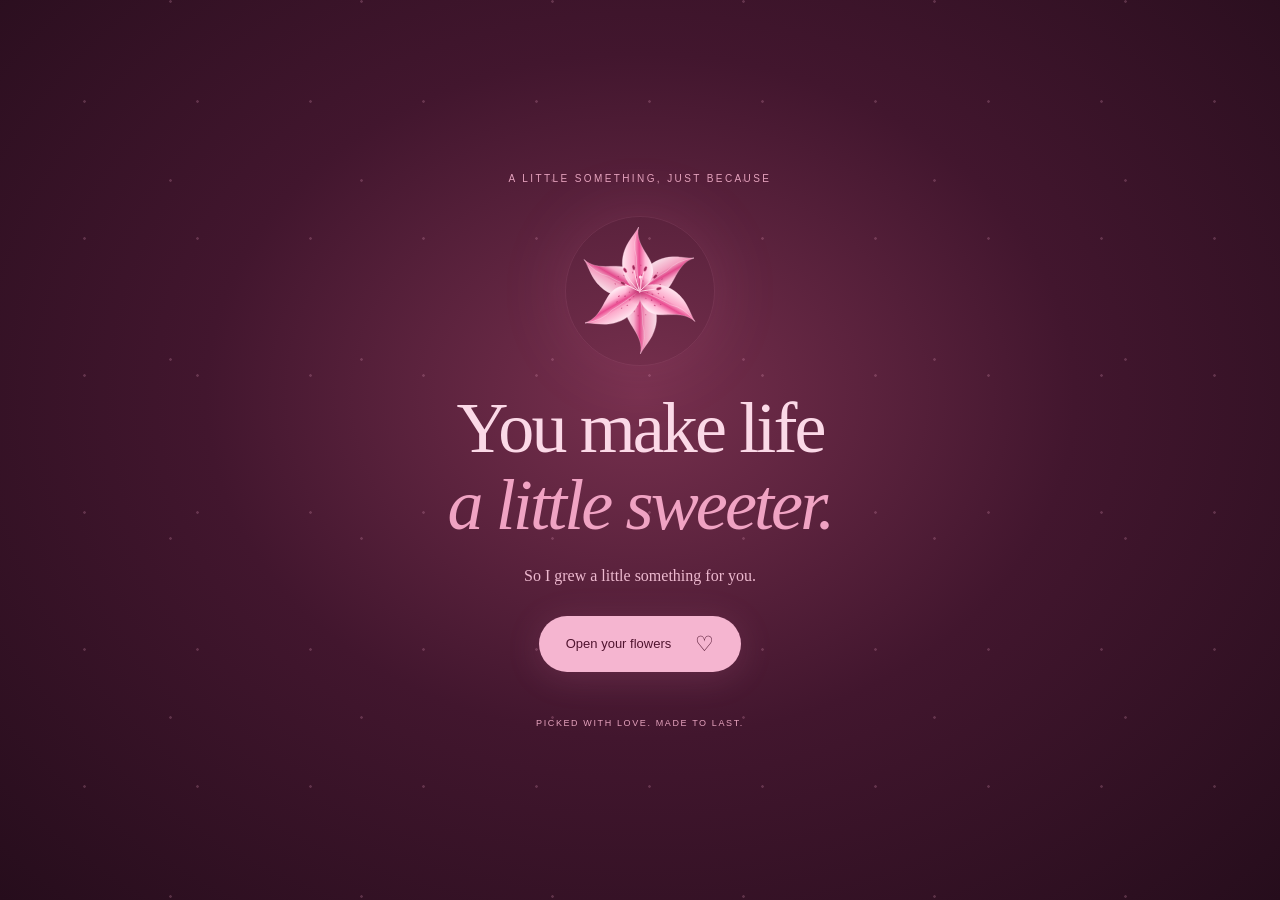
==== index.html @ e23244b7 "Create an all-pink lily garden and gift reveal" ====
<!DOCTYPE html>
<html lang="en">
<head>
  <meta charset="UTF-8">
  <meta name="viewport" content="width=device-width, initial-scale=1.0">
  <meta name="theme-color" content="#351023">
  <meta name="description" content="A little pink garden, grown just for you.">
  <link rel="stylesheet" href="./css/style.css">
  <link rel="icon" href="./img/pink-lily.svg" type="image/svg+xml">
  <title>A little something for you</title>
</head>
<body>
  <main class="gift">
    <p class="eyebrow">A LITTLE SOMETHING, JUST BECAUSE</p>
    <div class="flower-seal" aria-hidden="true"><img src="./img/pink-lily.svg" width="160" height="160" alt=""></div>
    <h1>You make life<br><em>a little sweeter.</em></h1>
    <p class="description">So I grew a little something for you.</p>
    <a class="open-gift" href="./FLORES.html">Open your flowers <span aria-hidden="true">♡</span></a>
    <p class="footnote">PICKED WITH LOVE. MADE TO LAST.</p>
  </main>
</body>
</html>
---- css/style.css ----
:root { color-scheme: dark; font-family: Georgia, 'Times New Roman', serif; color: #fbd9e7; background: #351023; }
* { box-sizing: border-box; }
body { margin: 0; min-height: 100vh; min-height: 100svh; display: grid; place-items: center; background: radial-gradient(ellipse at 50% 44%, #77304e 0%, #42162e 48%, #260d1c 100%); }
body::before { content: ''; position: fixed; inset: 0; pointer-events: none; background-image: radial-gradient(circle, #eea3c4 1px, transparent 1.6px), radial-gradient(circle, #eea3c4 1px, transparent 1.6px); background-size: 113px 137px, 191px 179px; background-position: 28px 33px, 75px 91px; opacity: .22; }
.gift { position: relative; padding: 48px 24px; text-align: center; }
.eyebrow, .footnote { font: 10px/1.5 Arial, sans-serif; letter-spacing: .24em; color: #e5a2bd; }
.flower-seal { margin: 30px auto 24px; width: 150px; height: 150px; border: 1px solid #bc6d902e; border-radius: 50%; display: grid; place-items: center; box-shadow: 0 0 70px #f781b522; }
.flower-seal img { width: 135px; height: 135px; animation: sway 6s ease-in-out infinite alternate; }
h1 { font-size: clamp(42px, 6vw, 72px); font-weight: 400; line-height: 1.07; letter-spacing: -.04em; margin: 0; }
h1 em { color: #f0a3c3; font-weight: 400; }
.description { font-size: 16px; color: #edb9cf; margin: 23px 0 31px; }
.open-gift { display: inline-flex; align-items: center; gap: 24px; padding: 16px 27px; border-radius: 40px; background: #f5b5d0; color: #50142f; text-decoration: none; font: 13px Arial, sans-serif; box-shadow: 0 5px 35px #f68dba26; transition: background .2s, transform .2s; }
.open-gift span { font-size: 21px; }
.open-gift:hover { background: #ffd5e6; transform: translateY(-3px); }
a:focus-visible { outline: 2px solid #ffe5ef; outline-offset: 6px; }
.footnote { margin-top: 45px; font-size: 9px; letter-spacing: .18em; }
@keyframes sway { from { transform: rotate(-7deg); } to { transform: rotate(7deg); } }
@media (prefers-reduced-motion: reduce) { *, *::before, *::after { animation: none !important; transition: none !important; } }
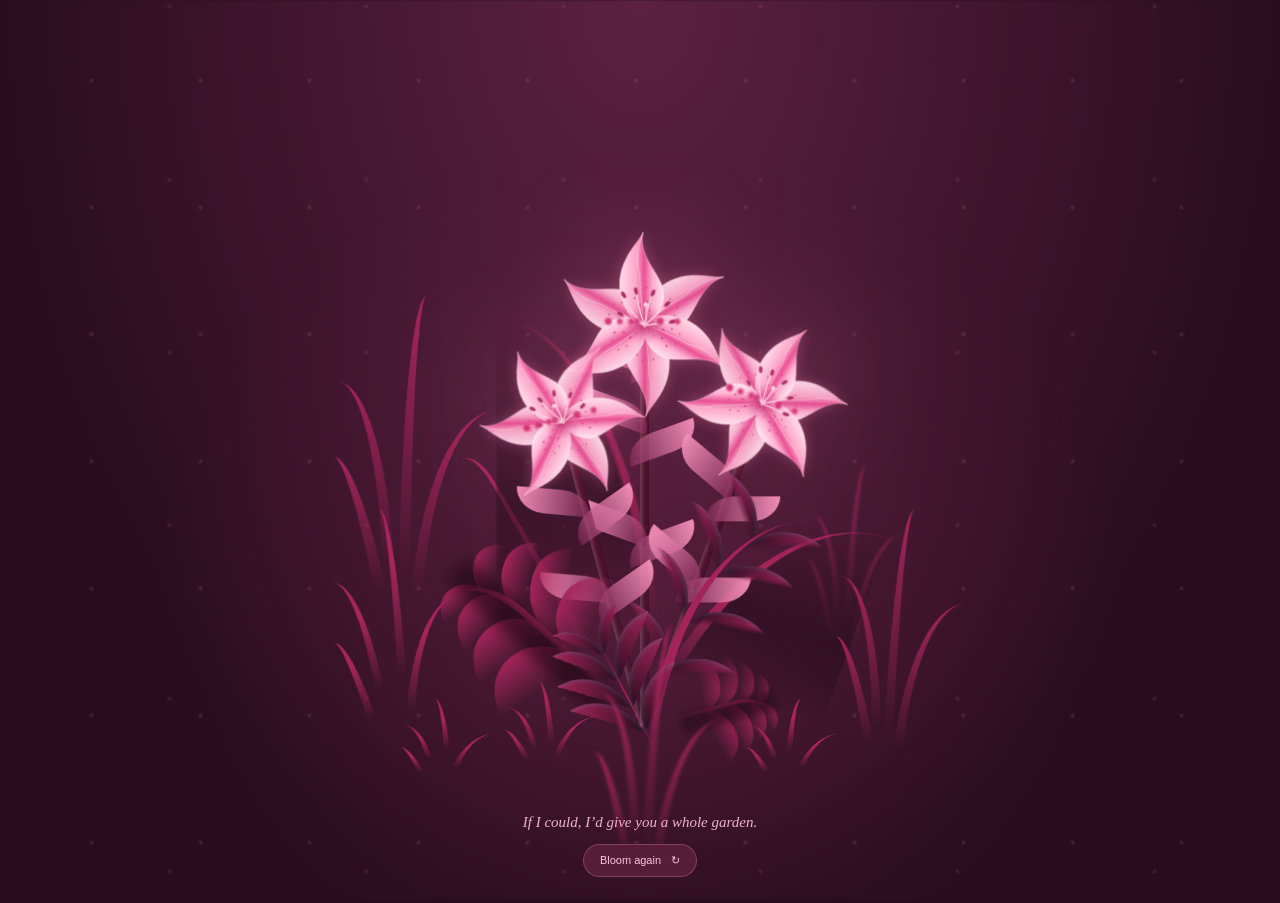
==== commit e80a3388: "Open directly to the lily animation without the top dedication" ====
--- a/index.html
+++ b/index.html
@@ -1,22 +1,320 @@
 <!DOCTYPE html>
 <html lang="en">
-<head>
-  <meta charset="UTF-8">
-  <meta name="viewport" content="width=device-width, initial-scale=1.0">
-  <meta name="theme-color" content="#351023">
-  <meta name="description" content="A little pink garden, grown just for you.">
-  <link rel="stylesheet" href="./css/style.css">
-  <link rel="icon" href="./img/pink-lily.svg" type="image/svg+xml">
-  <title>A little something for you</title>
-</head>
-<body>
-  <main class="gift">
-    <p class="eyebrow">A LITTLE SOMETHING, JUST BECAUSE</p>
-    <div class="flower-seal" aria-hidden="true"><img src="./img/pink-lily.svg" width="160" height="160" alt=""></div>
-    <h1>You make life<br><em>a little sweeter.</em></h1>
-    <p class="description">So I grew a little something for you.</p>
-    <a class="open-gift" href="./FLORES.html">Open your flowers <span aria-hidden="true">♡</span></a>
-    <p class="footnote">PICKED WITH LOVE. MADE TO LAST.</p>
-  </main>
-</body>
+  <head>
+    <meta charset="UTF-8" />
+    <meta http-equiv="X-UA-Compatible" content="IE=edge" />
+    <meta name="viewport" content="width=device-width, initial-scale=1.0" />
+    <link rel="stylesheet" href="./css/main.css" />
+    <link rel="stylesheet" href="./css/lilies.css" />
+    <link rel="icon" href="./img/pink-lily.svg" type="image/svg+xml" />
+    <title>animationsss — Pink lilies</title>
+  </head>
+
+  <body class="container">
+    <div class="night" aria-hidden="true"></div>
+    <main aria-label="Three pink lilies blooming in a sparkling pink garden">
+    <div class="flowers">
+      <div class="flower flower--1">
+        <div class="flower__leafs flower__leafs--1">
+          <img class="lily-bloom" src="./img/pink-lily.svg" alt="" width="300" height="300" />
+
+          <div class="flower__light flower__light--1"></div>
+          <div class="flower__light flower__light--2"></div>
+          <div class="flower__light flower__light--3"></div>
+          <div class="flower__light flower__light--4"></div>
+          <div class="flower__light flower__light--5"></div>
+          <div class="flower__light flower__light--6"></div>
+          <div class="flower__light flower__light--7"></div>
+          <div class="flower__light flower__light--8"></div>
+        </div>
+        <div class="flower__line">
+          <div class="flower__line__leaf flower__line__leaf--1"></div>
+          <div class="flower__line__leaf flower__line__leaf--2"></div>
+          <div class="flower__line__leaf flower__line__leaf--3"></div>
+          <div class="flower__line__leaf flower__line__leaf--4"></div>
+          <div class="flower__line__leaf flower__line__leaf--5"></div>
+          <div class="flower__line__leaf flower__line__leaf--6"></div>
+        </div>
+      </div>
+
+      <div class="flower flower--2">
+        <div class="flower__leafs flower__leafs--2">
+          <img class="lily-bloom" src="./img/pink-lily.svg" alt="" width="300" height="300" />
+
+          <div class="flower__light flower__light--1"></div>
+          <div class="flower__light flower__light--2"></div>
+          <div class="flower__light flower__light--3"></div>
+          <div class="flower__light flower__light--4"></div>
+          <div class="flower__light flower__light--5"></div>
+          <div class="flower__light flower__light--6"></div>
+          <div class="flower__light flower__light--7"></div>
+          <div class="flower__light flower__light--8"></div>
+        </div>
+        <div class="flower__line">
+          <div class="flower__line__leaf flower__line__leaf--1"></div>
+          <div class="flower__line__leaf flower__line__leaf--2"></div>
+          <div class="flower__line__leaf flower__line__leaf--3"></div>
+          <div class="flower__line__leaf flower__line__leaf--4"></div>
+        </div>
+      </div>
+
+      <div class="flower flower--3">
+        <div class="flower__leafs flower__leafs--3">
+          <img class="lily-bloom" src="./img/pink-lily.svg" alt="" width="300" height="300" />
+
+          <div class="flower__light flower__light--1"></div>
+          <div class="flower__light flower__light--2"></div>
+          <div class="flower__light flower__light--3"></div>
+          <div class="flower__light flower__light--4"></div>
+          <div class="flower__light flower__light--5"></div>
+          <div class="flower__light flower__light--6"></div>
+          <div class="flower__light flower__light--7"></div>
+          <div class="flower__light flower__light--8"></div>
+        </div>
+        <div class="flower__line">
+          <div class="flower__line__leaf flower__line__leaf--1"></div>
+          <div class="flower__line__leaf flower__line__leaf--2"></div>
+          <div class="flower__line__leaf flower__line__leaf--3"></div>
+          <div class="flower__line__leaf flower__line__leaf--4"></div>
+        </div>
+      </div>
+
+      <div class="grow-ans" style="--d: 1.2s">
+        <div class="flower__g-long">
+          <div class="flower__g-long__top"></div>
+          <div class="flower__g-long__bottom"></div>
+        </div>
+      </div>
+
+      <div class="growing-grass">
+        <div class="flower__grass flower__grass--1">
+          <div class="flower__grass--top"></div>
+          <div class="flower__grass--bottom"></div>
+          <div class="flower__grass__leaf flower__grass__leaf--1"></div>
+          <div class="flower__grass__leaf flower__grass__leaf--2"></div>
+          <div class="flower__grass__leaf flower__grass__leaf--3"></div>
+          <div class="flower__grass__leaf flower__grass__leaf--4"></div>
+          <div class="flower__grass__leaf flower__grass__leaf--5"></div>
+          <div class="flower__grass__leaf flower__grass__leaf--6"></div>
+          <div class="flower__grass__leaf flower__grass__leaf--7"></div>
+          <div class="flower__grass__leaf flower__grass__leaf--8"></div>
+          <div class="flower__grass__overlay"></div>
+        </div>
+      </div>
+
+      <div class="growing-grass">
+        <div class="flower__grass flower__grass--2">
+          <div class="flower__grass--top"></div>
+          <div class="flower__grass--bottom"></div>
+          <div class="flower__grass__leaf flower__grass__leaf--1"></div>
+          <div class="flower__grass__leaf flower__grass__leaf--2"></div>
+          <div class="flower__grass__leaf flower__grass__leaf--3"></div>
+          <div class="flower__grass__leaf flower__grass__leaf--4"></div>
+          <div class="flower__grass__leaf flower__grass__leaf--5"></div>
+          <div class="flower__grass__leaf flower__grass__leaf--6"></div>
+          <div class="flower__grass__leaf flower__grass__leaf--7"></div>
+          <div class="flower__grass__leaf flower__grass__leaf--8"></div>
+          <div class="flower__grass__overlay"></div>
+        </div>
+      </div>
+
+      <div class="grow-ans" style="--d: 2.4s">
+        <div class="flower__g-right flower__g-right--1">
+          <div class="leaf"></div>
+        </div>
+      </div>
+
+      <div class="grow-ans" style="--d: 2.8s">
+        <div class="flower__g-right flower__g-right--2">
+          <div class="leaf"></div>
+        </div>
+      </div>
+
+      <div class="grow-ans" style="--d: 2.8s">
+        <div class="flower__g-front">
+          <div
+            class="flower__g-front__leaf-wrapper flower__g-front__leaf-wrapper--1"
+          >
+            <div class="flower__g-front__leaf"></div>
+          </div>
+          <div
+            class="flower__g-front__leaf-wrapper flower__g-front__leaf-wrapper--2"
+          >
+            <div class="flower__g-front__leaf"></div>
+          </div>
+          <div
+            class="flower__g-front__leaf-wrapper flower__g-front__leaf-wrapper--3"
+          >
+            <div class="flower__g-front__leaf"></div>
+          </div>
+          <div
+            class="flower__g-front__leaf-wrapper flower__g-front__leaf-wrapper--4"
+          >
+            <div class="flower__g-front__leaf"></div>
+          </div>
+          <div
+            class="flower__g-front__leaf-wrapper flower__g-front__leaf-wrapper--5"
+          >
+            <div class="flower__g-front__leaf"></div>
+          </div>
+          <div
+            class="flower__g-front__leaf-wrapper flower__g-front__leaf-wrapper--6"
+          >
+            <div class="flower__g-front__leaf"></div>
+          </div>
+          <div
+            class="flower__g-front__leaf-wrapper flower__g-front__leaf-wrapper--7"
+          >
+            <div class="flower__g-front__leaf"></div>
+          </div>
+          <div
+            class="flower__g-front__leaf-wrapper flower__g-front__leaf-wrapper--8"
+          >
+            <div class="flower__g-front__leaf"></div>
+          </div>
+          <div class="flower__g-front__line"></div>
+        </div>
+      </div>
+
+      <div class="grow-ans" style="--d: 3.2s">
+        <div class="flower__g-fr">
+          <div class="leaf"></div>
+          <div class="flower__g-fr__leaf flower__g-fr__leaf--1"></div>
+          <div class="flower__g-fr__leaf flower__g-fr__leaf--2"></div>
+          <div class="flower__g-fr__leaf flower__g-fr__leaf--3"></div>
+          <div class="flower__g-fr__leaf flower__g-fr__leaf--4"></div>
+          <div class="flower__g-fr__leaf flower__g-fr__leaf--5"></div>
+          <div class="flower__g-fr__leaf flower__g-fr__leaf--6"></div>
+          <div class="flower__g-fr__leaf flower__g-fr__leaf--7"></div>
+          <div class="flower__g-fr__leaf flower__g-fr__leaf--8"></div>
+        </div>
+      </div>
+
+      <div class="long-g long-g--0">
+        <div class="grow-ans" style="--d: 3s">
+          <div class="leaf leaf--0"></div>
+        </div>
+        <div class="grow-ans" style="--d: 2.2s">
+          <div class="leaf leaf--1"></div>
+        </div>
+        <div class="grow-ans" style="--d: 3.4s">
+          <div class="leaf leaf--2"></div>
+        </div>
+        <div class="grow-ans" style="--d: 3.6s">
+          <div class="leaf leaf--3"></div>
+        </div>
+      </div>
+
+      <div class="long-g long-g--1">
+        <div class="grow-ans" style="--d: 3.6s">
+          <div class="leaf leaf--0"></div>
+        </div>
+        <div class="grow-ans" style="--d: 3.8s">
+          <div class="leaf leaf--1"></div>
+        </div>
+        <div class="grow-ans" style="--d: 4s">
+          <div class="leaf leaf--2"></div>
+        </div>
+        <div class="grow-ans" style="--d: 4.2s">
+          <div class="leaf leaf--3"></div>
+        </div>
+      </div>
+
+      <div class="long-g long-g--2">
+        <div class="grow-ans" style="--d: 4s">
+          <div class="leaf leaf--0"></div>
+        </div>
+        <div class="grow-ans" style="--d: 4.2s">
+          <div class="leaf leaf--1"></div>
+        </div>
+        <div class="grow-ans" style="--d: 4.4s">
+          <div class="leaf leaf--2"></div>
+        </div>
+        <div class="grow-ans" style="--d: 4.6s">
+          <div class="leaf leaf--3"></div>
+        </div>
+      </div>
+
+      <div class="long-g long-g--3">
+        <div class="grow-ans" style="--d: 4s">
+          <div class="leaf leaf--0"></div>
+        </div>
+        <div class="grow-ans" style="--d: 4.2s">
+          <div class="leaf leaf--1"></div>
+        </div>
+        <div class="grow-ans" style="--d: 3s">
+          <div class="leaf leaf--2"></div>
+        </div>
+        <div class="grow-ans" style="--d: 3.6s">
+          <div class="leaf leaf--3"></div>
+        </div>
+      </div>
+
+      <div class="long-g long-g--4">
+        <div class="grow-ans" style="--d: 4s">
+          <div class="leaf leaf--0"></div>
+        </div>
+        <div class="grow-ans" style="--d: 4.2s">
+          <div class="leaf leaf--1"></div>
+        </div>
+        <div class="grow-ans" style="--d: 3s">
+          <div class="leaf leaf--2"></div>
+        </div>
+        <div class="grow-ans" style="--d: 3.6s">
+          <div class="leaf leaf--3"></div>
+        </div>
+      </div>
+
+      <div class="long-g long-g--5">
+        <div class="grow-ans" style="--d: 4s">
+          <div class="leaf leaf--0"></div>
+        </div>
+        <div class="grow-ans" style="--d: 4.2s">
+          <div class="leaf leaf--1"></div>
+        </div>
+        <div class="grow-ans" style="--d: 3s">
+          <div class="leaf leaf--2"></div>
+        </div>
+        <div class="grow-ans" style="--d: 3.6s">
+          <div class="leaf leaf--3"></div>
+        </div>
+      </div>
+
+      <div class="long-g long-g--6">
+        <div class="grow-ans" style="--d: 4.2s">
+          <div class="leaf leaf--0"></div>
+        </div>
+        <div class="grow-ans" style="--d: 4.4s">
+          <div class="leaf leaf--1"></div>
+        </div>
+        <div class="grow-ans" style="--d: 4.6s">
+          <div class="leaf leaf--2"></div>
+        </div>
+        <div class="grow-ans" style="--d: 4.8s">
+          <div class="leaf leaf--3"></div>
+        </div>
+      </div>
+
+      <div class="long-g long-g--7">
+        <div class="grow-ans" style="--d: 3s">
+          <div class="leaf leaf--0"></div>
+        </div>
+        <div class="grow-ans" style="--d: 3.2s">
+          <div class="leaf leaf--1"></div>
+        </div>
+        <div class="grow-ans" style="--d: 3.5s">
+          <div class="leaf leaf--2"></div>
+        </div>
+        <div class="grow-ans" style="--d: 3.6s">
+          <div class="leaf leaf--3"></div>
+        </div>
+      </div>
+    </div>
+    </main>
+    <footer class="flower-footer"><p>If I could, I’d give you a whole garden.</p><button type="button" id="replay">Bloom again <span aria-hidden="true">↻</span></button></footer>
+    <script src="./js/main.js"></script>
+
+
+
+  </body>
 </html>
--- a/css/main.css
+++ b/css/main.css
@@ -0,0 +1,1350 @@
+*,
+*::after,
+*::before {
+  padding: 0;
+  margin: 0;
+  box-sizing: border-box;
+}
+
+:root {
+  --dark-color: hsl(335, 64%, 7%);
+}
+
+body {
+  display: flex;
+  align-items: flex-end;
+  justify-content: center;
+  min-height: 100vh;
+  background-color: var(--dark-color);
+  overflow: hidden;
+  perspective: 1000px;
+}
+
+.night {
+  position: fixed;
+  left: 50%;
+  top: 0;
+  transform: translateX(-50%);
+  width: 100%;
+  height: 100%;
+  filter: blur(0.1vmin);
+  background-image: radial-gradient(ellipse at top, transparent 0%, var(--dark-color)),
+  radial-gradient(ellipse at bottom, var(--dark-color), hsla(335, 64%, 76%, 0.2)),
+  repeating-linear-gradient(220deg, hsl(335, 64%, 7%) 0px, hsl(335, 64%, 7%) 19px, transparent 19px,
+  transparent 22px), repeating-linear-gradient(189deg, hsl(335, 64%, 7%) 0px, hsl(335, 64%, 7%) 19px,
+  transparent 19px, transparent 22px), repeating-linear-gradient(148deg, hsl(335, 64%, 7%) 0px,
+  hsl(335, 64%, 7%) 19px, transparent 19px, transparent 22px), linear-gradient(90deg, hsl(335, 64%, 51%),
+  hsl(335, 64%, 90%));
+}
+
+.flowers {
+  position: relative;
+  transform: scale(0.9);
+}
+
+.flower {
+  position: absolute;
+  bottom: 10vmin;
+  transform-origin: bottom center;
+  z-index: 10;
+  --fl-speed: 0.8s;
+}
+.flower--1 {
+  -webkit-animation: moving-flower-1 4s linear infinite;
+          animation: moving-flower-1 4s linear infinite;
+}
+.flower--1 .flower__line {
+  height: 70vmin;
+  -webkit-animation-delay: 0.3s;
+          animation-delay: 0.3s;
+}
+.flower--1 .flower__line__leaf--1 {
+  -webkit-animation: blooming-leaf-right var(--fl-speed) 1.6s backwards;
+          animation: blooming-leaf-right var(--fl-speed) 1.6s backwards;
+}
+.flower--1 .flower__line__leaf--2 {
+  -webkit-animation: blooming-leaf-right var(--fl-speed) 1.4s backwards;
+          animation: blooming-leaf-right var(--fl-speed) 1.4s backwards;
+}
+.flower--1 .flower__line__leaf--3 {
+  -webkit-animation: blooming-leaf-left var(--fl-speed) 1.2s backwards;
+          animation: blooming-leaf-left var(--fl-speed) 1.2s backwards;
+}
+.flower--1 .flower__line__leaf--4 {
+  -webkit-animation: blooming-leaf-left var(--fl-speed) 1s backwards;
+          animation: blooming-leaf-left var(--fl-speed) 1s backwards;
+}
+.flower--1 .flower__line__leaf--5 {
+  -webkit-animation: blooming-leaf-right var(--fl-speed) 1.8s backwards;
+          animation: blooming-leaf-right var(--fl-speed) 1.8s backwards;
+}
+.flower--1 .flower__line__leaf--6 {
+  -webkit-animation: blooming-leaf-left var(--fl-speed) 2s backwards;
+          animation: blooming-leaf-left var(--fl-speed) 2s backwards;
+}
+.flower--2 {
+  left: 50%;
+  transform: rotate(20deg);
+  -webkit-animation: moving-flower-2 4s linear infinite;
+          animation: moving-flower-2 4s linear infinite;
+}
+.flower--2 .flower__line {
+  height: 60vmin;
+  -webkit-animation-delay: 0.6s;
+          animation-delay: 0.6s;
+}
+.flower--2 .flower__line__leaf--1 {
+  -webkit-animation: blooming-leaf-right var(--fl-speed) 1.9s backwards;
+          animation: blooming-leaf-right var(--fl-speed) 1.9s backwards;
+}
+.flower--2 .flower__line__leaf--2 {
+  -webkit-animation: blooming-leaf-right var(--fl-speed) 1.7s backwards;
+          animation: blooming-leaf-right var(--fl-speed) 1.7s backwards;
+}
+.flower--2 .flower__line__leaf--3 {
+  -webkit-animation: blooming-leaf-left var(--fl-speed) 1.5s backwards;
+          animation: blooming-leaf-left var(--fl-speed) 1.5s backwards;
+}
+.flower--2 .flower__line__leaf--4 {
+  -webkit-animation: blooming-leaf-left var(--fl-speed) 1.3s backwards;
+          animation: blooming-leaf-left var(--fl-speed) 1.3s backwards;
+}
+.flower--3 {
+  left: 50%;
+  transform: rotate(-15deg);
+  -webkit-animation: moving-flower-3 4s linear infinite;
+          animation: moving-flower-3 4s linear infinite;
+}
+.flower--3 .flower__line {
+  -webkit-animation-delay: 0.9s;
+          animation-delay: 0.9s;
+}
+.flower--3 .flower__line__leaf--1 {
+  -webkit-animation: blooming-leaf-right var(--fl-speed) 2.5s backwards;
+          animation: blooming-leaf-right var(--fl-speed) 2.5s backwards;
+}
+.flower--3 .flower__line__leaf--2 {
+  -webkit-animation: blooming-leaf-right var(--fl-speed) 2.3s backwards;
+          animation: blooming-leaf-right var(--fl-speed) 2.3s backwards;
+}
+.flower--3 .flower__line__leaf--3 {
+  -webkit-animation: blooming-leaf-left var(--fl-speed) 2.1s backwards;
+          animation: blooming-leaf-left var(--fl-speed) 2.1s backwards;
+}
+.flower--3 .flower__line__leaf--4 {
+  -webkit-animation: blooming-leaf-left var(--fl-speed) 1.9s backwards;
+          animation: blooming-leaf-left var(--fl-speed) 1.9s backwards;
+}
+.flower__leafs {
+  position: relative;
+  -webkit-animation: blooming-flower 2s backwards;
+          animation: blooming-flower 2s backwards;
+}
+.flower__leafs--1 {
+  -webkit-animation-delay: 1.1s;
+          animation-delay: 1.1s;
+}
+.flower__leafs--2 {
+  -webkit-animation-delay: 1.4s;
+          animation-delay: 1.4s;
+}
+.flower__leafs--3 {
+  -webkit-animation-delay: 1.7s;
+          animation-delay: 1.7s;
+}
+.flower__leafs::after {
+  content: "";
+  position: absolute;
+  left: 0;
+  top: 0;
+  transform: translate(-50%, -100%);
+  width: 8vmin;
+  height: 8vmin;
+  background-color: hsl(335, 64%, 40%);
+  filter: blur(10vmin);
+}
+.flower__leaf {
+  position: absolute;
+  bottom: 0;
+  left: 50%;
+  width: 8vmin;
+  height: 11vmin;
+  border-radius: 51% 49% 47% 53%/44% 45% 55% 69%;
+  background-color: hsl(335, 64%, 40%);
+  background-image: linear-gradient(to top, hsl(335, 64%, 50%), hsl(335, 64%, 50%));
+  transform-origin: bottom center;
+  opacity: 0.9;
+  box-shadow: inset 0 0 2vmin hsla(335, 64%, 95%, 0.5);
+}
+.flower__leaf--1 {
+  transform: translate(-10%, 1%) rotateY(40deg) rotateX(-50deg);
+}
+.flower__leaf--2 {
+  transform: translate(-50%, -4%) rotateX(40deg);
+}
+.flower__leaf--3 {
+  transform: translate(-90%, 0%) rotateY(45deg) rotateX(50deg);
+}
+.flower__leaf--4 {
+  width: 8vmin;
+  height: 8vmin;
+  transform-origin: bottom left;
+  border-radius: 4vmin 10vmin 4vmin 4vmin;
+  transform: translate(0%, 18%) rotateX(70deg) rotate(-43deg);
+  background-image: linear-gradient(to top, hsl(335, 64%, 50%), hsl(335, 64%, 50%));
+  z-index: 1;
+  opacity: 0.8;
+}
+.flower__white-circle {
+  position: absolute;
+  left: -3.5vmin;
+  top: -3vmin;
+  width: 9vmin;
+  height: 4vmin;
+  border-radius: 50%;
+  background-color: hsl(335, 64%, 95%);
+}
+.flower__white-circle::after {
+  content: "";
+  position: absolute;
+  left: 50%;
+  top: 45%;
+  transform: translate(-50%, -50%);
+  width: 60%;
+  height: 60%;
+  border-radius: inherit;
+  background-image: repeating-linear-gradient(135deg, hsla(335, 64%, 7%, 0.03) 0px,
+  hsla(335, 64%, 7%, 0.03) 1px, transparent 1px, transparent 12px), repeating-linear-gradient(45deg,
+  hsla(335, 64%, 7%, 0.03) 0px, hsla(335, 64%, 7%, 0.03) 1px, transparent 1px, transparent 12px),
+  repeating-linear-gradient(67.5deg, hsla(335, 64%, 7%, 0.03) 0px, hsla(335, 64%, 7%, 0.03) 1px,
+  transparent 1px, transparent 12px), repeating-linear-gradient(135deg, hsla(335, 64%, 7%, 0.03) 0px,
+  hsla(335, 64%, 7%, 0.03) 1px, transparent 1px, transparent 12px), repeating-linear-gradient(45deg,
+  hsla(335, 64%, 7%, 0.03) 0px, hsla(335, 64%, 7%, 0.03) 1px, transparent 1px, transparent 12px),
+  repeating-linear-gradient(112.5deg, hsla(335, 64%, 7%, 0.03) 0px, hsla(335, 64%, 7%, 0.03) 1px,
+  transparent 1px, transparent 12px), repeating-linear-gradient(112.5deg, hsla(335, 64%, 7%, 0.03) 0px,
+  hsla(335, 64%, 7%, 0.03) 1px, transparent 1px, transparent 12px), repeating-linear-gradient(45deg,
+  hsla(335, 64%, 7%, 0.03) 0px, hsla(335, 64%, 7%, 0.03) 1px, transparent 1px, transparent 12px),
+  repeating-linear-gradient(22.5deg, hsla(335, 64%, 7%, 0.03) 0px, hsla(335, 64%, 7%, 0.03) 1px,
+  transparent 1px, transparent 12px), repeating-linear-gradient(45deg, hsla(335, 64%, 7%, 0.03) 0px,
+  hsla(335, 64%, 7%, 0.03) 1px, transparent 1px, transparent 12px), repeating-linear-gradient(22.5deg,
+  hsla(335, 64%, 7%, 0.03) 0px, hsla(335, 64%, 7%, 0.03) 1px, transparent 1px, transparent 12px),
+  repeating-linear-gradient(135deg, hsla(335, 64%, 7%, 0.03) 0px, hsla(335, 64%, 7%, 0.03) 1px,
+  transparent 1px, transparent 12px), repeating-linear-gradient(157.5deg, hsla(335, 64%, 7%, 0.03) 0px,
+  hsla(335, 64%, 7%, 0.03) 1px, transparent 1px, transparent 12px), repeating-linear-gradient(67.5deg,
+  hsla(335, 64%, 7%, 0.03) 0px, hsla(335, 64%, 7%, 0.03) 1px, transparent 1px, transparent 12px),
+  repeating-linear-gradient(67.5deg, hsla(335, 64%, 7%, 0.03) 0px, hsla(335, 64%, 7%, 0.03) 1px,
+  transparent 1px, transparent 12px), linear-gradient(90deg, hsl(335, 64%, 40%), hsl(335, 64%, 40%));
+}
+.flower__line {
+  height: 55vmin;
+  width: 1.5vmin;
+  background-image: linear-gradient(to left, hsla(335, 64%, 7%, 0.2), transparent,
+  hsla(335, 64%, 95%, 0.2)), linear-gradient(to top, transparent 10%, hsl(335, 64%, 19%), hsl(335, 64%, 19%));
+  box-shadow: inset 0 0 2px hsla(335, 64%, 7%, 0.5);
+  -webkit-animation: grow-flower-tree 4s backwards;
+          animation: grow-flower-tree 4s backwards;
+}
+.flower__line__leaf {
+  --w: 7vmin;
+  --h: calc(var(--w) + 2vmin);
+  position: absolute;
+  top: 20%;
+  left: 90%;
+  width: var(--w);
+  height: var(--h);
+  border-top-right-radius: var(--h);
+  border-bottom-left-radius: var(--h);
+  background-image: linear-gradient(to top, hsla(335, 64%, 32%, 0.4), hsl(335, 64%, 40%));
+}
+.flower__line__leaf--1 {
+  transform: rotate(70deg) rotateY(30deg);
+}
+.flower__line__leaf--2 {
+  top: 45%;
+  transform: rotate(70deg) rotateY(30deg);
+}
+.flower__line__leaf--3, .flower__line__leaf--4, .flower__line__leaf--6 {
+  border-top-right-radius: 0;
+  border-bottom-left-radius: 0;
+  border-top-left-radius: var(--h);
+  border-bottom-right-radius: var(--h);
+  left: -460%;
+  top: 12%;
+  transform: rotate(-70deg) rotateY(30deg);
+}
+.flower__line__leaf--4 {
+  top: 40%;
+}
+.flower__line__leaf--5 {
+  top: 0;
+  transform-origin: left;
+  transform: rotate(70deg) rotateY(30deg) scale(0.6);
+}
+.flower__line__leaf--6 {
+  top: -2%;
+  left: -450%;
+  transform-origin: right;
+  transform: rotate(-70deg) rotateY(30deg) scale(0.6);
+}
+.flower__light {
+  position: absolute;
+  bottom: 0vmin;
+  width: 1vmin;
+  height: 1vmin;
+  background-color: hsl(335, 64%, 51%);
+  border-radius: 50%;
+  filter: blur(0.2vmin);
+  -webkit-animation: light-ans 4s linear infinite backwards;
+          animation: light-ans 4s linear infinite backwards;
+}
+.flower__light:nth-child(odd) {
+  background-color: hsl(335, 64%, 50%);
+}
+.flower__light--1 {
+  left: -2vmin;
+  -webkit-animation-delay: 1s;
+          animation-delay: 1s;
+}
+.flower__light--2 {
+  left: 3vmin;
+  -webkit-animation-delay: 0.5s;
+          animation-delay: 0.5s;
+}
+.flower__light--3 {
+  left: -6vmin;
+  -webkit-animation-delay: 0.3s;
+          animation-delay: 0.3s;
+}
+.flower__light--4 {
+  left: 6vmin;
+  -webkit-animation-delay: 0.9s;
+          animation-delay: 0.9s;
+}
+.flower__light--5 {
+  left: -1vmin;
+  -webkit-animation-delay: 1.5s;
+          animation-delay: 1.5s;
+}
+.flower__light--6 {
+  left: -4vmin;
+  -webkit-animation-delay: 3s;
+          animation-delay: 3s;
+}
+.flower__light--7 {
+  left: 3vmin;
+  -webkit-animation-delay: 2s;
+          animation-delay: 2s;
+}
+.flower__light--8 {
+  left: -6vmin;
+  -webkit-animation-delay: 3.5s;
+          animation-delay: 3.5s;
+}
+.flower__grass {
+  --c: hsl(335, 64%, 39%);
+  --line-w: 1.5vmin;
+  position: absolute;
+  bottom: 12vmin;
+  left: -7vmin;
+  display: flex;
+  flex-direction: column;
+  align-items: flex-end;
+  z-index: 20;
+  transform-origin: bottom center;
+  transform: rotate(-48deg) rotateY(40deg);
+}
+.flower__grass--1 {
+  -webkit-animation: moving-grass 2s linear infinite;
+          animation: moving-grass 2s linear infinite;
+}
+.flower__grass--2 {
+  left: 2vmin;
+  bottom: 10vmin;
+  transform: scale(0.5) rotate(75deg) rotateX(10deg) rotateY(-200deg);
+  opacity: 0.8;
+  z-index: 0;
+  -webkit-animation: moving-grass--2 1.5s linear infinite;
+          animation: moving-grass--2 1.5s linear infinite;
+}
+.flower__grass--top {
+  width: 7vmin;
+  height: 10vmin;
+  border-top-right-radius: 100%;
+  border-right: var(--line-w) solid var(--c);
+  transform-origin: bottom center;
+  transform: rotate(-2deg);
+}
+.flower__grass--bottom {
+  margin-top: -2px;
+  width: var(--line-w);
+  height: 25vmin;
+  background-image: linear-gradient(to top, transparent, var(--c));
+}
+.flower__grass__leaf {
+  --size: 10vmin;
+  position: absolute;
+  width: calc(var(--size) * 2.1);
+  height: var(--size);
+  border-top-left-radius: var(--size);
+  border-top-right-radius: var(--size);
+  background-image: linear-gradient(to top, transparent, transparent 30%, var(--c));
+  z-index: 100;
+}
+.flower__grass__leaf--1 {
+  top: -6%;
+  left: 30%;
+  --size: 6vmin;
+  transform: rotate(-20deg);
+  -webkit-animation: growing-grass-ans--1 2s 2.6s backwards;
+          animation: growing-grass-ans--1 2s 2.6s backwards;
+}
+@-webkit-keyframes growing-grass-ans--1 {
+  0% {
+    transform-origin: bottom left;
+    transform: rotate(-20deg) scale(0);
+  }
+}
+@keyframes growing-grass-ans--1 {
+  0% {
+    transform-origin: bottom left;
+    transform: rotate(-20deg) scale(0);
+  }
+}
+.flower__grass__leaf--2 {
+  top: -5%;
+  left: -110%;
+  --size: 6vmin;
+  transform: rotate(10deg);
+  -webkit-animation: growing-grass-ans--2 2s 2.4s linear backwards;
+          animation: growing-grass-ans--2 2s 2.4s linear backwards;
+}
+@-webkit-keyframes growing-grass-ans--2 {
+  0% {
+    transform-origin: bottom right;
+    transform: rotate(10deg) scale(0);
+  }
+}
+@keyframes growing-grass-ans--2 {
+  0% {
+    transform-origin: bottom right;
+    transform: rotate(10deg) scale(0);
+  }
+}
+.flower__grass__leaf--3 {
+  top: 5%;
+  left: 60%;
+  --size: 8vmin;
+  transform: rotate(-18deg) rotateX(-20deg);
+  -webkit-animation: growing-grass-ans--3 2s 2.2s linear backwards;
+          animation: growing-grass-ans--3 2s 2.2s linear backwards;
+}
+@-webkit-keyframes growing-grass-ans--3 {
+  0% {
+    transform-origin: bottom left;
+    transform: rotate(-18deg) rotateX(-20deg) scale(0);
+  }
+}
+@keyframes growing-grass-ans--3 {
+  0% {
+    transform-origin: bottom left;
+    transform: rotate(-18deg) rotateX(-20deg) scale(0);
+  }
+}
+.flower__grass__leaf--4 {
+  top: 6%;
+  left: -135%;
+  --size: 8vmin;
+  transform: rotate(2deg);
+  -webkit-animation: growing-grass-ans--4 2s 2s linear backwards;
+          animation: growing-grass-ans--4 2s 2s linear backwards;
+}
+@-webkit-keyframes growing-grass-ans--4 {
+  0% {
+    transform-origin: bottom right;
+    transform: rotate(2deg) scale(0);
+  }
+}
+@keyframes growing-grass-ans--4 {
+  0% {
+    transform-origin: bottom right;
+    transform: rotate(2deg) scale(0);
+  }
+}
+.flower__grass__leaf--5 {
+  top: 20%;
+  left: 60%;
+  --size: 10vmin;
+  transform: rotate(-24deg) rotateX(-20deg);
+  -webkit-animation: growing-grass-ans--5 2s 1.8s linear backwards;
+          animation: growing-grass-ans--5 2s 1.8s linear backwards;
+}
+@-webkit-keyframes growing-grass-ans--5 {
+  0% {
+    transform-origin: bottom left;
+    transform: rotate(-24deg) rotateX(-20deg) scale(0);
+  }
+}
+@keyframes growing-grass-ans--5 {
+  0% {
+    transform-origin: bottom left;
+    transform: rotate(-24deg) rotateX(-20deg) scale(0);
+  }
+}
+.flower__grass__leaf--6 {
+  top: 22%;
+  left: -180%;
+  --size: 10vmin;
+  transform: rotate(10deg);
+  -webkit-animation: growing-grass-ans--6 2s 1.6s linear backwards;
+          animation: growing-grass-ans--6 2s 1.6s linear backwards;
+}
+@-webkit-keyframes growing-grass-ans--6 {
+  0% {
+    transform-origin: bottom right;
+    transform: rotate(10deg) scale(0);
+  }
+}
+@keyframes growing-grass-ans--6 {
+  0% {
+    transform-origin: bottom right;
+    transform: rotate(10deg) scale(0);
+  }
+}
+.flower__grass__leaf--7 {
+  top: 39%;
+  left: 70%;
+  --size: 10vmin;
+  transform: rotate(-10deg);
+  -webkit-animation: growing-grass-ans--7 2s 1.4s linear backwards;
+          animation: growing-grass-ans--7 2s 1.4s linear backwards;
+}
+@-webkit-keyframes growing-grass-ans--7 {
+  0% {
+    transform-origin: bottom left;
+    transform: rotate(-10deg) scale(0);
+  }
+}
+@keyframes growing-grass-ans--7 {
+  0% {
+    transform-origin: bottom left;
+    transform: rotate(-10deg) scale(0);
+  }
+}
+.flower__grass__leaf--8 {
+  top: 40%;
+  left: -215%;
+  --size: 11vmin;
+  transform: rotate(10deg);
+  -webkit-animation: growing-grass-ans--8 2s 1.2s linear backwards;
+          animation: growing-grass-ans--8 2s 1.2s linear backwards;
+}
+@-webkit-keyframes growing-grass-ans--8 {
+  0% {
+    transform-origin: bottom right;
+    transform: rotate(10deg) scale(0);
+  }
+}
+@keyframes growing-grass-ans--8 {
+  0% {
+    transform-origin: bottom right;
+    transform: rotate(10deg) scale(0);
+  }
+}
+.flower__grass__overlay {
+  position: absolute;
+  top: -10%;
+  right: 0%;
+  width: 100%;
+  height: 100%;
+  background-color: hsla(335, 64%, 7%, 0.6);
+  filter: blur(1.5vmin);
+  z-index: 100;
+}
+.flower__g-long {
+  --w: 2vmin;
+  --h: 6vmin;
+  --c: hsl(335, 64%, 40%);
+  position: absolute;
+  bottom: 10vmin;
+  left: -3vmin;
+  transform-origin: bottom center;
+  transform: rotate(-30deg) rotateY(-20deg);
+  display: flex;
+  flex-direction: column;
+  align-items: flex-end;
+  -webkit-animation: flower-g-long-ans 3s linear infinite;
+          animation: flower-g-long-ans 3s linear infinite;
+}
+@-webkit-keyframes flower-g-long-ans {
+  0%, 100% {
+    transform: rotate(-30deg) rotateY(-20deg);
+  }
+  50% {
+    transform: rotate(-32deg) rotateY(-20deg);
+  }
+}
+@keyframes flower-g-long-ans {
+  0%, 100% {
+    transform: rotate(-30deg) rotateY(-20deg);
+  }
+  50% {
+    transform: rotate(-32deg) rotateY(-20deg);
+  }
+}
+.flower__g-long__top {
+  top: calc(var(--h) * -1);
+  width: calc(var(--w) + 1vmin);
+  height: var(--h);
+  border-top-right-radius: 100%;
+  border-right: 0.7vmin solid var(--c);
+  transform: translate(-0.7vmin, 1vmin);
+}
+.flower__g-long__bottom {
+  width: var(--w);
+  height: 50vmin;
+  transform-origin: bottom center;
+  background-image: linear-gradient(to top, transparent 30%, var(--c));
+  box-shadow: inset 0 0 2px hsla(335, 64%, 7%, 0.5);
+  -webkit-clip-path: polygon(35% 0, 65% 1%, 100% 100%, 0% 100%);
+          clip-path: polygon(35% 0, 65% 1%, 100% 100%, 0% 100%);
+}
+.flower__g-right {
+  position: absolute;
+  bottom: 6vmin;
+  left: -2vmin;
+  transform-origin: bottom left;
+  transform: rotate(20deg);
+}
+.flower__g-right .leaf {
+  width: 30vmin;
+  height: 50vmin;
+  border-top-left-radius: 100%;
+  border-left: 2vmin solid hsl(335, 64%, 39%);
+  background-image: linear-gradient(to bottom, transparent, var(--dark-color) 60%);
+  -webkit-mask-image: linear-gradient(to top, transparent 30%, hsl(335, 64%, 39%) 60%);
+}
+.flower__g-right--1 {
+  -webkit-animation: flower-g-right-ans 2.5s linear infinite;
+          animation: flower-g-right-ans 2.5s linear infinite;
+}
+.flower__g-right--2 {
+  left: 5vmin;
+  transform: rotateY(-180deg);
+  -webkit-animation: flower-g-right-ans--2 3s linear infinite;
+          animation: flower-g-right-ans--2 3s linear infinite;
+}
+.flower__g-right--2 .leaf {
+  height: 75vmin;
+  filter: blur(0.3vmin);
+  opacity: 0.8;
+}
+@-webkit-keyframes flower-g-right-ans {
+  0%, 100% {
+    transform: rotate(20deg);
+  }
+  50% {
+    transform: rotate(24deg) rotateX(-20deg);
+  }
+}
+@keyframes flower-g-right-ans {
+  0%, 100% {
+    transform: rotate(20deg);
+  }
+  50% {
+    transform: rotate(24deg) rotateX(-20deg);
+  }
+}
+@-webkit-keyframes flower-g-right-ans--2 {
+  0%, 100% {
+    transform: rotateY(-180deg) rotate(0deg) rotateX(-20deg);
+  }
+  50% {
+    transform: rotateY(-180deg) rotate(6deg) rotateX(-20deg);
+  }
+}
+@keyframes flower-g-right-ans--2 {
+  0%, 100% {
+    transform: rotateY(-180deg) rotate(0deg) rotateX(-20deg);
+  }
+  50% {
+    transform: rotateY(-180deg) rotate(6deg) rotateX(-20deg);
+  }
+}
+.flower__g-front {
+  position: absolute;
+  bottom: 6vmin;
+  left: 2.5vmin;
+  z-index: 100;
+  transform-origin: bottom center;
+  transform: rotate(-28deg) rotateY(30deg) scale(1.04);
+  -webkit-animation: flower__g-front-ans 2s linear infinite;
+          animation: flower__g-front-ans 2s linear infinite;
+}
+@-webkit-keyframes flower__g-front-ans {
+  0%, 100% {
+    transform: rotate(-28deg) rotateY(30deg) scale(1.04);
+  }
+  50% {
+    transform: rotate(-35deg) rotateY(40deg) scale(1.04);
+  }
+}
+@keyframes flower__g-front-ans {
+  0%, 100% {
+    transform: rotate(-28deg) rotateY(30deg) scale(1.04);
+  }
+  50% {
+    transform: rotate(-35deg) rotateY(40deg) scale(1.04);
+  }
+}
+.flower__g-front__line {
+  width: 0.3vmin;
+  height: 20vmin;
+  background-image: linear-gradient(to top, transparent, hsl(335, 64%, 39%), transparent 100%);
+  position: relative;
+}
+.flower__g-front__leaf-wrapper {
+  position: absolute;
+  top: 0;
+  left: 0;
+  transform-origin: bottom left;
+  transform: rotate(10deg);
+}
+.flower__g-front__leaf-wrapper:nth-child(even) {
+  left: 0vmin;
+  transform: rotateY(-180deg) rotate(5deg);
+  -webkit-animation: flower__g-front__leaf-left-ans 1s ease-in backwards;
+          animation: flower__g-front__leaf-left-ans 1s ease-in backwards;
+}
+.flower__g-front__leaf-wrapper:nth-child(odd) {
+  -webkit-animation: flower__g-front__leaf-ans 1s ease-in backwards;
+          animation: flower__g-front__leaf-ans 1s ease-in backwards;
+}
+.flower__g-front__leaf-wrapper--1 {
+  top: -8vmin;
+  transform: scale(0.7);
+  -webkit-animation: flower__g-front__leaf-ans 1s 5.5s ease-in backwards !important;
+          animation: flower__g-front__leaf-ans 1s 5.5s ease-in backwards !important;
+}
+.flower__g-front__leaf-wrapper--2 {
+  top: -8vmin;
+  transform: rotateY(-180deg) scale(0.7) !important;
+  -webkit-animation: flower__g-front__leaf-left-ans-2 1s 4.6s ease-in backwards !important;
+          animation: flower__g-front__leaf-left-ans-2 1s 4.6s ease-in backwards !important;
+}
+.flower__g-front__leaf-wrapper--3 {
+  top: -3vmin;
+  -webkit-animation: flower__g-front__leaf-ans 1s 4.6s ease-in backwards;
+          animation: flower__g-front__leaf-ans 1s 4.6s ease-in backwards;
+}
+.flower__g-front__leaf-wrapper--4 {
+  top: -3vmin;
+  transform: rotateY(-180deg) scale(0.9) !important;
+  -webkit-animation: flower__g-front__leaf-left-ans-2 1s 4.6s ease-in backwards !important;
+          animation: flower__g-front__leaf-left-ans-2 1s 4.6s ease-in backwards !important;
+}
+@-webkit-keyframes flower__g-front__leaf-left-ans-2 {
+  0% {
+    transform: rotateY(-180deg) scale(0);
+  }
+}
+@keyframes flower__g-front__leaf-left-ans-2 {
+  0% {
+    transform: rotateY(-180deg) scale(0);
+  }
+}
+.flower__g-front__leaf-wrapper--5, .flower__g-front__leaf-wrapper--6 {
+  top: 2vmin;
+}
+.flower__g-front__leaf-wrapper--7, .flower__g-front__leaf-wrapper--8 {
+  top: 6.5vmin;
+}
+.flower__g-front__leaf-wrapper--2 {
+  -webkit-animation-delay: 5.2s !important;
+          animation-delay: 5.2s !important;
+}
+.flower__g-front__leaf-wrapper--3 {
+  -webkit-animation-delay: 4.9s !important;
+          animation-delay: 4.9s !important;
+}
+.flower__g-front__leaf-wrapper--5 {
+  -webkit-animation-delay: 4.3s !important;
+          animation-delay: 4.3s !important;
+}
+.flower__g-front__leaf-wrapper--6 {
+  -webkit-animation-delay: 4.1s !important;
+          animation-delay: 4.1s !important;
+}
+.flower__g-front__leaf-wrapper--7 {
+  -webkit-animation-delay: 3.8s !important;
+          animation-delay: 3.8s !important;
+}
+.flower__g-front__leaf-wrapper--8 {
+  -webkit-animation-delay: 3.5s !important;
+          animation-delay: 3.5s !important;
+}
+@-webkit-keyframes flower__g-front__leaf-ans {
+  0% {
+    transform: rotate(10deg) scale(0);
+  }
+}
+@keyframes flower__g-front__leaf-ans {
+  0% {
+    transform: rotate(10deg) scale(0);
+  }
+}
+@-webkit-keyframes flower__g-front__leaf-left-ans {
+  0% {
+    transform: rotateY(-180deg) rotate(5deg) scale(0);
+  }
+}
+@keyframes flower__g-front__leaf-left-ans {
+  0% {
+    transform: rotateY(-180deg) rotate(5deg) scale(0);
+  }
+}
+.flower__g-front__leaf {
+  width: 10vmin;
+  height: 10vmin;
+  border-radius: 100% 0% 0% 100%/100% 100% 0% 0%;
+  box-shadow: inset 0 2px 1vmin hsla(184deg, 97%, 58%, 0.2);
+  background-image: linear-gradient(to bottom left, transparent, var(--dark-color)),
+  linear-gradient(to bottom right, hsl(335, 64%, 39%) 50%, transparent 50%, transparent);
+  -webkit-mask-image: linear-gradient(to bottom right, hsl(335, 64%, 39%) 50%, transparent 50%, transparent);
+  mask-image: linear-gradient(to bottom right, hsl(335, 64%, 39%) 50%, transparent 50%, transparent);
+}
+.flower__g-fr {
+  position: absolute;
+  bottom: -4vmin;
+  left: vmin;
+  transform-origin: bottom left;
+  z-index: 10;
+  -webkit-animation: flower__g-fr-ans 2s linear infinite;
+          animation: flower__g-fr-ans 2s linear infinite;
+}
+@-webkit-keyframes flower__g-fr-ans {
+  0%, 100% {
+    transform: rotate(2deg);
+  }
+  50% {
+    transform: rotate(4deg);
+  }
+}
+@keyframes flower__g-fr-ans {
+  0%, 100% {
+    transform: rotate(2deg);
+  }
+  50% {
+    transform: rotate(4deg);
+  }
+}
+.flower__g-fr .leaf {
+  width: 30vmin;
+  height: 50vmin;
+  border-top-left-radius: 100%;
+  border-left: 2vmin solid hsl(335, 64%, 39%);
+  -webkit-mask-image: linear-gradient(to top, transparent 25%, hsl(335, 64%, 39%) 50%);
+  position: relative;
+  z-index: 1;
+}
+.flower__g-fr__leaf {
+  position: absolute;
+  top: 0;
+  left: 0;
+  width: 10vmin;
+  height: 10vmin;
+  border-radius: 100% 0% 0% 100%/100% 100% 0% 0%;
+  box-shadow: inset 0 2px 1vmin hsla(184deg, 97%, 58%, 0.2);
+  background-image: linear-gradient(to bottom left, transparent, var(--dark-color) 98%),
+  linear-gradient(to bottom right, hsl(335, 64%, 39%) 45%, transparent 50%, transparent);
+  -webkit-mask-image: linear-gradient(135deg, hsl(335, 64%, 39%) 40%, transparent 50%, transparent);
+}
+.flower__g-fr__leaf--1 {
+  left: 20vmin;
+  transform: rotate(45deg);
+  -webkit-animation: flower__g-fr-leaft-ans-1 0.5s 5.2s linear backwards;
+          animation: flower__g-fr-leaft-ans-1 0.5s 5.2s linear backwards;
+}
+@-webkit-keyframes flower__g-fr-leaft-ans-1 {
+  0% {
+    transform-origin: left;
+    transform: rotate(45deg) scale(0);
+  }
+}
+@keyframes flower__g-fr-leaft-ans-1 {
+  0% {
+    transform-origin: left;
+    transform: rotate(45deg) scale(0);
+  }
+}
+.flower__g-fr__leaf--2 {
+  left: 12vmin;
+  top: -7vmin;
+  transform: rotate(25deg) rotateY(-180deg);
+  -webkit-animation: flower__g-fr-leaft-ans-6 0.5s 5s linear backwards;
+          animation: flower__g-fr-leaft-ans-6 0.5s 5s linear backwards;
+}
+.flower__g-fr__leaf--3 {
+  left: 15vmin;
+  top: 6vmin;
+  transform: rotate(55deg);
+  -webkit-animation: flower__g-fr-leaft-ans-5 0.5s 4.8s linear backwards;
+          animation: flower__g-fr-leaft-ans-5 0.5s 4.8s linear backwards;
+}
+.flower__g-fr__leaf--4 {
+  left: 6vmin;
+  top: -2vmin;
+  transform: rotate(25deg) rotateY(-180deg);
+  -webkit-animation: flower__g-fr-leaft-ans-6 0.5s 4.6s linear backwards;
+          animation: flower__g-fr-leaft-ans-6 0.5s 4.6s linear backwards;
+}
+.flower__g-fr__leaf--5 {
+  left: 10vmin;
+  top: 14vmin;
+  transform: rotate(55deg);
+  -webkit-animation: flower__g-fr-leaft-ans-5 0.5s 4.4s linear backwards;
+          animation: flower__g-fr-leaft-ans-5 0.5s 4.4s linear backwards;
+}
+@-webkit-keyframes flower__g-fr-leaft-ans-5 {
+  0% {
+    transform-origin: left;
+    transform: rotate(55deg) scale(0);
+  }
+}
+@keyframes flower__g-fr-leaft-ans-5 {
+  0% {
+    transform-origin: left;
+    transform: rotate(55deg) scale(0);
+  }
+}
+.flower__g-fr__leaf--6 {
+  left: 0vmin;
+  top: 6vmin;
+  transform: rotate(25deg) rotateY(-180deg);
+  -webkit-animation: flower__g-fr-leaft-ans-6 0.5s 4.2s linear backwards;
+          animation: flower__g-fr-leaft-ans-6 0.5s 4.2s linear backwards;
+}
+@-webkit-keyframes flower__g-fr-leaft-ans-6 {
+  0% {
+    transform-origin: right;
+    transform: rotate(25deg) rotateY(-180deg) scale(0);
+  }
+}
+@keyframes flower__g-fr-leaft-ans-6 {
+  0% {
+    transform-origin: right;
+    transform: rotate(25deg) rotateY(-180deg) scale(0);
+  }
+}
+.flower__g-fr__leaf--7 {
+  left: 5vmin;
+  top: 22vmin;
+  transform: rotate(45deg);
+  -webkit-animation: flower__g-fr-leaft-ans-7 0.5s 4s linear backwards;
+          animation: flower__g-fr-leaft-ans-7 0.5s 4s linear backwards;
+}
+@-webkit-keyframes flower__g-fr-leaft-ans-7 {
+  0% {
+    transform-origin: left;
+    transform: rotate(45deg) scale(0);
+  }
+}
+@keyframes flower__g-fr-leaft-ans-7 {
+  0% {
+    transform-origin: left;
+    transform: rotate(45deg) scale(0);
+  }
+}
+.flower__g-fr__leaf--8 {
+  left: -4vmin;
+  top: 15vmin;
+  transform: rotate(15deg) rotateY(-180deg);
+  -webkit-animation: flower__g-fr-leaft-ans-8 0.5s 3.8s linear backwards;
+          animation: flower__g-fr-leaft-ans-8 0.5s 3.8s linear backwards;
+}
+@-webkit-keyframes flower__g-fr-leaft-ans-8 {
+  0% {
+    transform-origin: right;
+    transform: rotate(15deg) rotateY(-180deg) scale(0);
+  }
+}
+@keyframes flower__g-fr-leaft-ans-8 {
+  0% {
+    transform-origin: right;
+    transform: rotate(15deg) rotateY(-180deg) scale(0);
+  }
+}
+
+.long-g {
+  position: absolute;
+  bottom: 25vmin;
+  left: -42vmin;
+  transform-origin: bottom left;
+}
+.long-g--1 {
+  bottom: 0vmin;
+  transform: scale(0.8) rotate(-5deg);
+}
+.long-g--1 .leaf {
+  -webkit-mask-image: linear-gradient(to top, transparent 40%, hsl(335, 64%, 39%) 80%) !important;
+}
+.long-g--1 .leaf--1 {
+  --w: 5vmin;
+  --h: 60vmin;
+  left: -2vmin;
+  transform: rotate(3deg) rotateY(-180deg);
+}
+.long-g--2, .long-g--3 {
+  bottom: -3vmin;
+  left: -35vmin;
+  transform-origin: center;
+  transform: scale(0.6) rotateX(60deg);
+}
+.long-g--2 .leaf, .long-g--3 .leaf {
+  -webkit-mask-image: linear-gradient(to top, transparent 50%, hsl(335, 64%, 39%) 80%) !important;
+}
+.long-g--2 .leaf--1, .long-g--3 .leaf--1 {
+  left: -1vmin;
+  transform: rotateY(-180deg);
+}
+.long-g--3 {
+  left: -17vmin;
+  bottom: 0vmin;
+}
+.long-g--3 .leaf {
+  -webkit-mask-image: linear-gradient(to top, transparent 40%, hsl(335, 64%, 39%) 80%) !important;
+}
+.long-g--4 {
+  left: 25vmin;
+  bottom: -3vmin;
+  transform-origin: center;
+  transform: scale(0.6) rotateX(60deg);
+}
+.long-g--4 .leaf {
+  -webkit-mask-image: linear-gradient(to top, transparent 50%, hsl(335, 64%, 39%) 80%) !important;
+}
+.long-g--5 {
+  left: 42vmin;
+  bottom: 0vmin;
+  transform: scale(0.8) rotate(2deg);
+}
+.long-g--6 {
+  left: 0vmin;
+  bottom: -20vmin;
+  z-index: 100;
+  filter: blur(0.3vmin);
+  transform: scale(0.8) rotate(2deg);
+}
+.long-g--7 {
+  left: 35vmin;
+  bottom: 20vmin;
+  z-index: -1;
+  filter: blur(0.3vmin);
+  transform: scale(0.6) rotate(2deg);
+  opacity: 0.7;
+}
+.long-g .leaf {
+  --w: 15vmin;
+  --h: 40vmin;
+  --c: hsl(335, 64%, 40%);
+  position: absolute;
+  bottom: 0;
+  width: var(--w);
+  height: var(--h);
+  border-top-left-radius: 100%;
+  border-left: 2vmin solid var(--c);
+  -webkit-mask-image: linear-gradient(to top, transparent 20%, var(--dark-color));
+  transform-origin: bottom center;
+}
+.long-g .leaf--0 {
+  left: 2vmin;
+  -webkit-animation: leaf-ans-1 4s linear infinite;
+          animation: leaf-ans-1 4s linear infinite;
+}
+.long-g .leaf--1 {
+  --w: 5vmin;
+  --h: 60vmin;
+  -webkit-animation: leaf-ans-1 4s linear infinite;
+          animation: leaf-ans-1 4s linear infinite;
+}
+.long-g .leaf--2 {
+  --w: 10vmin;
+  --h: 40vmin;
+  left: -0.5vmin;
+  bottom: 5vmin;
+  transform-origin: bottom left;
+  transform: rotateY(-180deg);
+  -webkit-animation: leaf-ans-2 3s linear infinite;
+          animation: leaf-ans-2 3s linear infinite;
+}
+.long-g .leaf--3 {
+  --w: 5vmin;
+  --h: 30vmin;
+  left: -1vmin;
+  bottom: 3.2vmin;
+  transform-origin: bottom left;
+  transform: rotate(-10deg) rotateY(-180deg);
+  -webkit-animation: leaf-ans-3 3s linear infinite;
+          animation: leaf-ans-3 3s linear infinite;
+}
+
+@-webkit-keyframes leaf-ans-1 {
+  0%, 100% {
+    transform: rotate(-5deg) scale(1);
+  }
+  50% {
+    transform: rotate(5deg) scale(1.1);
+  }
+}
+
+@keyframes leaf-ans-1 {
+  0%, 100% {
+    transform: rotate(-5deg) scale(1);
+  }
+  50% {
+    transform: rotate(5deg) scale(1.1);
+  }
+}
+@-webkit-keyframes leaf-ans-2 {
+  0%, 100% {
+    transform: rotateY(-180deg) rotate(5deg);
+  }
+  50% {
+    transform: rotateY(-180deg) rotate(0deg) scale(1.1);
+  }
+}
+@keyframes leaf-ans-2 {
+  0%, 100% {
+    transform: rotateY(-180deg) rotate(5deg);
+  }
+  50% {
+    transform: rotateY(-180deg) rotate(0deg) scale(1.1);
+  }
+}
+@-webkit-keyframes leaf-ans-3 {
+  0%, 100% {
+    transform: rotate(-10deg) rotateY(-180deg);
+  }
+  50% {
+    transform: rotate(-20deg) rotateY(-180deg);
+  }
+}
+@keyframes leaf-ans-3 {
+  0%, 100% {
+    transform: rotate(-10deg) rotateY(-180deg);
+  }
+  50% {
+    transform: rotate(-20deg) rotateY(-180deg);
+  }
+}
+.grow-ans {
+  -webkit-animation: grow-ans 2s var(--d) backwards;
+          animation: grow-ans 2s var(--d) backwards;
+}
+
+@-webkit-keyframes grow-ans {
+  0% {
+    transform: scale(0);
+    opacity: 0;
+  }
+}
+
+@keyframes grow-ans {
+  0% {
+    transform: scale(0);
+    opacity: 0;
+  }
+}
+@-webkit-keyframes light-ans {
+  0% {
+    opacity: 0;
+    transform: translateY(0vmin);
+  }
+  25% {
+    opacity: 1;
+    transform: translateY(-5vmin) translateX(-2vmin);
+  }
+  50% {
+    opacity: 1;
+    transform: translateY(-15vmin) translateX(2vmin);
+    filter: blur(0.2vmin);
+  }
+  75% {
+    transform: translateY(-20vmin) translateX(-2vmin);
+    filter: blur(0.2vmin);
+  }
+  100% {
+    transform: translateY(-30vmin);
+    opacity: 0;
+    filter: blur(1vmin);
+  }
+}
+@keyframes light-ans {
+  0% {
+    opacity: 0;
+    transform: translateY(0vmin);
+  }
+  25% {
+    opacity: 1;
+    transform: translateY(-5vmin) translateX(-2vmin);
+  }
+  50% {
+    opacity: 1;
+    transform: translateY(-15vmin) translateX(2vmin);
+    filter: blur(0.2vmin);
+  }
+  75% {
+    transform: translateY(-20vmin) translateX(-2vmin);
+    filter: blur(0.2vmin);
+  }
+  100% {
+    transform: translateY(-30vmin);
+    opacity: 0;
+    filter: blur(1vmin);
+  }
+}
+@-webkit-keyframes moving-flower-1 {
+  0%, 100% {
+    transform: rotate(2deg);
+  }
+  50% {
+    transform: rotate(-2deg);
+  }
+}
+@keyframes moving-flower-1 {
+  0%, 100% {
+    transform: rotate(2deg);
+  }
+  50% {
+    transform: rotate(-2deg);
+  }
+}
+@-webkit-keyframes moving-flower-2 {
+  0%, 100% {
+    transform: rotate(18deg);
+  }
+  50% {
+    transform: rotate(14deg);
+  }
+}
+@keyframes moving-flower-2 {
+  0%, 100% {
+    transform: rotate(18deg);
+  }
+  50% {
+    transform: rotate(14deg);
+  }
+}
+@-webkit-keyframes moving-flower-3 {
+  0%, 100% {
+    transform: rotate(-18deg);
+  }
+  50% {
+    transform: rotate(-20deg) rotateY(-10deg);
+  }
+}
+@keyframes moving-flower-3 {
+  0%, 100% {
+    transform: rotate(-18deg);
+  }
+  50% {
+    transform: rotate(-20deg) rotateY(-10deg);
+  }
+}
+@-webkit-keyframes blooming-leaf-right {
+  0% {
+    transform-origin: left;
+    transform: rotate(70deg) rotateY(30deg) scale(0);
+  }
+}
+@keyframes blooming-leaf-right {
+  0% {
+    transform-origin: left;
+    transform: rotate(70deg) rotateY(30deg) scale(0);
+  }
+}
+@-webkit-keyframes blooming-leaf-left {
+  0% {
+    transform-origin: right;
+    transform: rotate(-70deg) rotateY(30deg) scale(0);
+  }
+}
+@keyframes blooming-leaf-left {
+  0% {
+    transform-origin: right;
+    transform: rotate(-70deg) rotateY(30deg) scale(0);
+  }
+}
+@-webkit-keyframes grow-flower-tree {
+  0% {
+    height: 0;
+    border-radius: 1vmin;
+  }
+}
+@keyframes grow-flower-tree {
+  0% {
+    height: 0;
+    border-radius: 1vmin;
+  }
+}
+@-webkit-keyframes blooming-flower {
+  0% {
+    transform: scale(0);
+  }
+}
+@keyframes blooming-flower {
+  0% {
+    transform: scale(0);
+  }
+}
+@-webkit-keyframes moving-grass {
+  0%, 100% {
+    transform: rotate(-48deg) rotateY(40deg);
+  }
+  50% {
+    transform: rotate(-50deg) rotateY(40deg);
+  }
+}
+@keyframes moving-grass {
+  0%, 100% {
+    transform: rotate(-48deg) rotateY(40deg);
+  }
+  50% {
+    transform: rotate(-50deg) rotateY(40deg);
+  }
+}
+@-webkit-keyframes moving-grass--2 {
+  0%, 100% {
+    transform: scale(0.5) rotate(75deg) rotateX(10deg) rotateY(-200deg);
+  }
+  50% {
+    transform: scale(0.5) rotate(79deg) rotateX(10deg) rotateY(-200deg);
+  }
+}
+@keyframes moving-grass--2 {
+  0%, 100% {
+    transform: scale(0.5) rotate(75deg) rotateX(10deg) rotateY(-200deg);
+  }
+  50% {
+    transform: scale(0.5) rotate(79deg) rotateX(10deg) rotateY(-200deg);
+  }
+}
+.growing-grass {
+  -webkit-animation: growing-grass-ans 1s 2s backwards;
+          animation: growing-grass-ans 1s 2s backwards;
+}
+
+@-webkit-keyframes growing-grass-ans {
+  0% {
+    transform: scale(0);
+  }
+}
+
+@keyframes growing-grass-ans {
+  0% {
+    transform: scale(0);
+  }
+}
+.container * {
+  -webkit-animation-play-state: paused !important;
+          animation-play-state: paused !important;
+}
--- a/css/lilies.css
+++ b/css/lilies.css
@@ -0,0 +1,28 @@
+/* Pink lily artwork layered onto the upstream growth and sway animation. */
+:root { --dark-color: #290d1e; color-scheme: dark; }
+body { min-height: 100svh; color: #ffd7e8; font-family: Georgia, 'Times New Roman', serif; }
+.night { background: radial-gradient(ellipse at 50% 65%, #8a305850, transparent 53%), radial-gradient(ellipse at 50% 0%, #5d2141, #290d1e 72%); }
+.night::after { content: ''; position: absolute; inset: 0; background-image: radial-gradient(circle, #f6b1d1 1px, transparent 1.5px), radial-gradient(circle, #df8bb4 1px, transparent 1.5px); background-size: 109px 127px, 197px 173px; background-position: 37px 17px, 71px 93px; opacity: .28; }
+.flowers { position: absolute; left: 50%; bottom: 115px; transform: scale(.64); }
+.flower__leafs { z-index: 2; }
+.lily-bloom { position: absolute; width: 34vmin; height: 34vmin; max-width: none; left: 50%; top: 0; transform: translate(-50%, -50%); filter: drop-shadow(0 0 12px #f274ac55); }
+.flower--2 .lily-bloom { transform: translate(-50%, -50%) rotate(12deg) scale(.92); }
+.flower--3 .lily-bloom { transform: translate(-50%, -50%) rotate(-17deg) scale(.9); }
+.flower__leafs::after { background: #fb8bbb; }
+.flower__line__leaf { --w: 5vmin; --h: 13vmin; background-image: linear-gradient(to top, #8c285b88, #ef8cb5); }
+.dedication { position: absolute; z-index: 20; left: 20px; right: 20px; top: 6vh; text-align: center; pointer-events: none; }
+.dedication p { font: 9px/1.6 Arial, sans-serif; letter-spacing: .25em; color: #e4a3bf; margin-bottom: 13px; }
+.dedication h1 { font-size: clamp(34px, 4.5vw, 58px); line-height: 1.1; font-weight: 400; letter-spacing: -.035em; margin: 0 0 12px; }
+.dedication em { color: #efa4c4; font-weight: 400; }
+.dedication > span { font-size: 14px; color: #dfa7be; }
+.flower-footer { position: absolute; z-index: 30; bottom: 23px; left: 16px; right: 16px; text-align: center; }
+.flower-footer p { font-size: 15px; font-style: italic; margin-bottom: 13px; color: #eeb3cc; }
+.flower-footer button { font: 11px Arial, sans-serif; color: #f9c5dc; padding: 9px 16px; border: 1px solid #ce7aa05e; border-radius: 25px; background: #571d39; cursor: pointer; }
+.flower-footer button span { margin-left: 7px; }
+.flower-footer button:hover { background: #7a2b50; }
+.back-link { display: block; width: fit-content; margin: 11px auto 0; color: #d294b0; font: 10px Arial, sans-serif; text-underline-offset: 3px; }
+button:focus-visible, a:focus-visible { outline: 2px solid #ffd5e7; outline-offset: 4px; }
+@media (max-width: 600px) and (orientation: portrait) { .flowers { bottom: 21vh; transform: scale(1.05); } .dedication { top: 9vh; } .flower-footer { bottom: 5vh; } }
+@media (max-height: 540px) and (orientation: landscape) { .dedication { top: 15px; text-align: left; } .dedication h1 { font-size: 30px; } .dedication > span { font-size: 12px; } .flowers { bottom: 15px; } .flower-footer { left: auto; bottom: 18px; max-width: 170px; } }
+@media (prefers-reduced-motion: reduce) { *, *::before, *::after { animation: none !important; transition: none !important; } .flower--1 { transform: rotate(0deg); } .flower--2 { transform: rotate(20deg); } .flower--3 { transform: rotate(-15deg); } .flower__light { display: none; } }
+
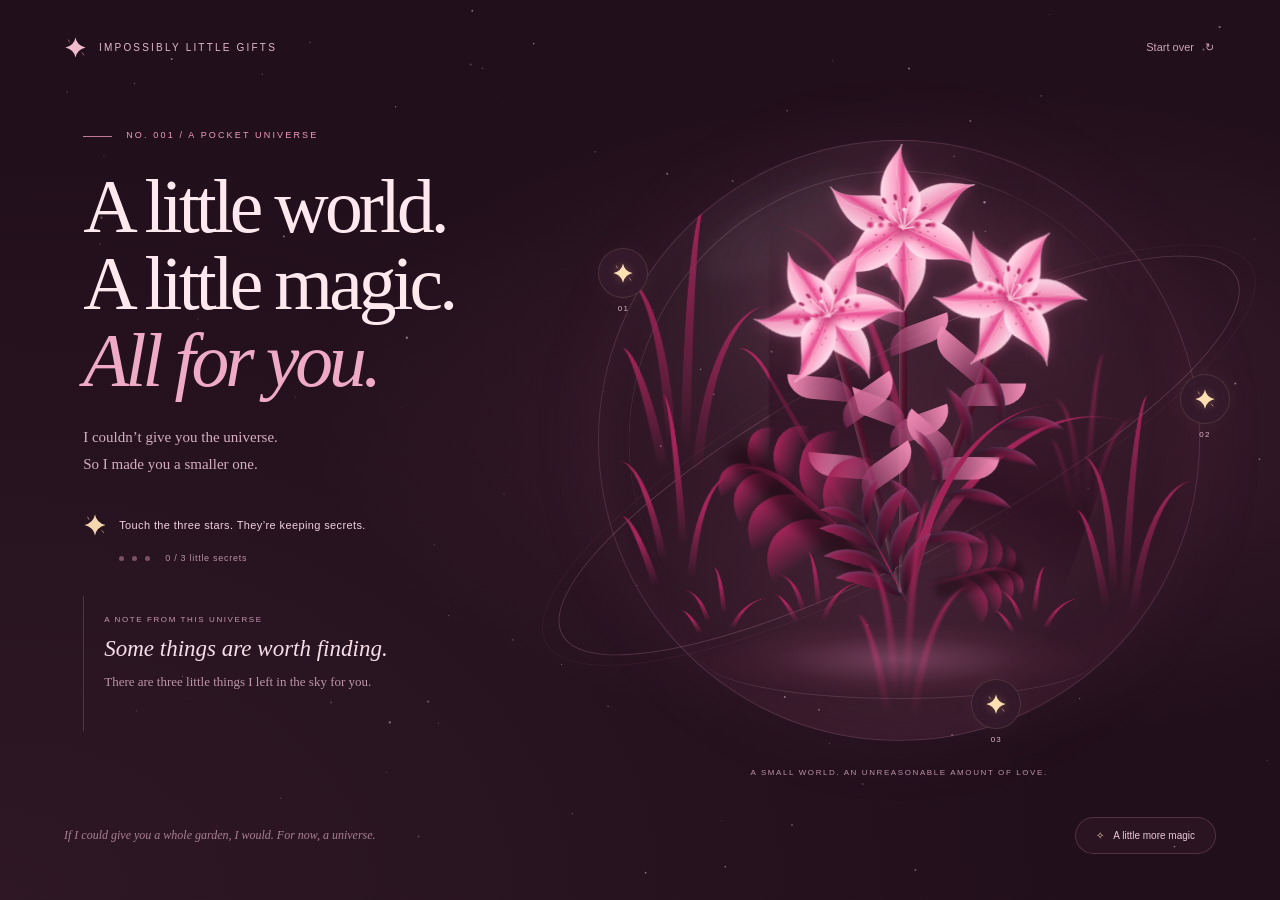
==== commit 7883d4ca: "Turn the pink lily garden into an interactive pocket universe" ====
--- a/index.html
+++ b/index.html
@@ -1,19 +1,41 @@
 <!DOCTYPE html>
 <html lang="en">
-  <head>
-    <meta charset="UTF-8" />
-    <meta http-equiv="X-UA-Compatible" content="IE=edge" />
-    <meta name="viewport" content="width=device-width, initial-scale=1.0" />
-    <link rel="stylesheet" href="./css/main.css" />
-    <link rel="stylesheet" href="./css/lilies.css" />
-    <link rel="icon" href="./img/pink-lily.svg" type="image/svg+xml" />
-    <title>animationsss — Pink lilies</title>
-  </head>
-
-  <body class="container">
-    <div class="night" aria-hidden="true"></div>
-    <main aria-label="Three pink lilies blooming in a sparkling pink garden">
-    <div class="flowers">
+<head>
+  <meta charset="UTF-8">
+  <meta name="viewport" content="width=device-width, initial-scale=1.0">
+  <meta name="theme-color" content="#210f1b">
+  <meta name="description" content="A tiny pink universe with three flowers, three little secrets, and an unreasonable amount of love.">
+  <link rel="icon" href="./img/pink-lily.svg" type="image/svg+xml">
+  <link rel="stylesheet" href="./css/main.css">
+  <link rel="stylesheet" href="./css/lilies.css">
+  <link rel="stylesheet" href="./css/universe.css">
+  <title>A little universe · animationsss</title>
+</head>
+<body class="container">
+  <div class="night" aria-hidden="true"></div>
+  <canvas id="stardust" aria-hidden="true"></canvas>
+  <header class="masthead">
+    <div class="wordmark"><svg viewBox="0 0 32 32" fill="none" aria-hidden="true"><path d="M16 2 Q18 13 30 16 Q18 19 16 30 Q14 19 2 16 Q14 13 16 2Z" fill="currentColor"/><path d="M6 5L8 9M25 23L28 27" stroke="currentColor" stroke-width=".7"/></svg><span>IMPOSSIBLY LITTLE GIFTS</span></div>
+    <button type="button" id="restart" class="quiet-button">Start over <span aria-hidden="true">↻</span></button>
+  </header>
+  <main class="experience">
+    <section class="story" aria-label="A little universe for you">
+      <p class="eyebrow">NO. 001 / A POCKET UNIVERSE</p>
+      <h1 id="headline"><span>A little world.</span><span>A little magic.</span><em>All for you.</em></h1>
+      <p class="intro">I couldn’t give you the universe.<br>So I made you a smaller one.</p>
+      <div class="invitation"><svg viewBox="0 0 32 32" fill="none" aria-hidden="true"><path d="M16 2 Q18 13 30 16 Q18 19 16 30 Q14 19 2 16 Q14 13 16 2Z" fill="currentColor"/><path d="M6 5L8 9M25 23L28 27" stroke="currentColor" stroke-width=".7"/></svg><span class="invitation-text">Touch the three stars. They’re keeping secrets.</span></div>
+      <div class="progress"><i aria-hidden="true"></i><i aria-hidden="true"></i><i aria-hidden="true"></i><span id="count">0 / 3 little secrets</span></div>
+      <div class="secret">
+        <p class="secret-label">A NOTE FROM THIS UNIVERSE</p>
+        <h2 class="secret-title">Some things are worth finding.</h2>
+        <p class="secret-body">There are three little things I left in the sky for you.</p>
+      </div>
+    </section>
+    <section class="universe" aria-label="A miniature world of three pink lilies and three hidden notes">
+      <div class="world">
+        <div class="orbital-ring" aria-hidden="true"></div>
+        <div class="glass" aria-hidden="true"></div>
+        <div class="garden" role="img" aria-label="The original pink lilies, growing inside a little glass planet"><div class="flowers">
       <div class="flower flower--1">
         <div class="flower__leafs flower__leafs--1">
           <img class="lily-bloom" src="./img/pink-lily.svg" alt="" width="300" height="300" />
@@ -309,12 +331,18 @@
           <div class="leaf leaf--3"></div>
         </div>
       </div>
-    </div>
-    </main>
-    <footer class="flower-footer"><p>If I could, I’d give you a whole garden.</p><button type="button" id="replay">Bloom again <span aria-hidden="true">↻</span></button></footer>
-    <script src="./js/main.js"></script>
-
-
-
-  </body>
+    </div></div>
+        <div class="ground" aria-hidden="true"></div>
+        <svg class="heart-trace" viewBox="0 0 500 500" aria-hidden="true"><path pathLength="1000" d="M250 452 C205 419 18 280 25 152 C31 39 186 20 250 126 C314 20 469 39 475 152 C482 280 295 419 250 452"/></svg>
+        <button type="button" class="star star--1" aria-label="Open secret one: the pull" aria-pressed="false"><svg viewBox="0 0 32 32" fill="none" aria-hidden="true"><path d="M16 2 Q18 13 30 16 Q18 19 16 30 Q14 19 2 16 Q14 13 16 2Z" fill="currentColor"/><path d="M6 5L8 9M25 23L28 27" stroke="currentColor" stroke-width=".7"/></svg><span class="star-label" aria-hidden="true">01</span></button>
+        <button type="button" class="star star--2" aria-label="Open secret two: the light" aria-pressed="false"><svg viewBox="0 0 32 32" fill="none" aria-hidden="true"><path d="M16 2 Q18 13 30 16 Q18 19 16 30 Q14 19 2 16 Q14 13 16 2Z" fill="currentColor"/><path d="M6 5L8 9M25 23L28 27" stroke="currentColor" stroke-width=".7"/></svg><span class="star-label" aria-hidden="true">02</span></button>
+        <button type="button" class="star star--3" aria-label="Open secret three: the promise" aria-pressed="false"><svg viewBox="0 0 32 32" fill="none" aria-hidden="true"><path d="M16 2 Q18 13 30 16 Q18 19 16 30 Q14 19 2 16 Q14 13 16 2Z" fill="currentColor"/><path d="M6 5L8 9M25 23L28 27" stroke="currentColor" stroke-width=".7"/></svg><span class="star-label" aria-hidden="true">03</span></button>
+        <p class="orbital-caption">A SMALL WORLD. AN UNREASONABLE AMOUNT OF LOVE.</p>
+      </div>
+    </section>
+  </main>
+  <footer class="page-footer"><p>If I could give you a whole garden, I would. For now, a universe.</p><button type="button" class="magic-button" id="magic"><span aria-hidden="true">✧</span> A little more magic</button></footer>
+  <p id="announcement" class="sr-only" role="status" aria-live="polite"></p>
+  <script src="./js/universe.js"></script>
+</body>
 </html>
--- a/css/universe.css
+++ b/css/universe.css
@@ -0,0 +1,110 @@
+/* A pocket universe around the original, unchanged pink flower artwork. */
+:root { --ink: #ffe9ef; --muted: #cda4b7; --rose: #ef9dbd; }
+body { display: block; min-height: 100svh; overflow-x: hidden; overflow-y: auto; perspective: none; background: #210f1b; color: var(--ink); }
+.night { background: radial-gradient(ellipse at 75% 46%, #793b584f, transparent 48%), radial-gradient(ellipse at 0 100%, #58304440, transparent 60%), #210f1b; filter: none; }
+.night::after { display: none; }
+#stardust { position: fixed; inset: 0; width: 100%; height: 100%; pointer-events: none; z-index: 1; }
+button { font: inherit; }
+button:focus-visible, a:focus-visible { outline: 2px solid #ffe4ae; outline-offset: 7px; }
+.masthead { position: relative; z-index: 5; display: flex; justify-content: space-between; align-items: center; gap: 16px; padding: 30px clamp(24px, 5vw, 80px); }
+.wordmark { display: flex; align-items: center; gap: 12px; color: #e2bacb; font: 10px/1.5 Arial, sans-serif; letter-spacing: .22em; }
+.wordmark svg { width: 23px; height: 23px; color: #f0bbcc; }
+.quiet-button { border: 0; color: var(--muted); background: transparent; padding: 10px 2px; cursor: pointer; font: 11px/1.4 Arial, sans-serif; }
+.quiet-button:hover { color: var(--ink); }
+.quiet-button span { padding-left: 8px; }
+.experience { position: relative; z-index: 2; display: grid; grid-template-columns: .9fr 1.1fr; align-items: center; min-height: calc(100svh - 190px); max-width: 1500px; margin: auto; padding: 15px clamp(24px, 6.5vw, 100px) 35px; gap: 2vw; }
+.story { position: relative; z-index: 6; padding-bottom: 20px; }
+.eyebrow { color: var(--rose); font: 9px/1.5 Arial, sans-serif; letter-spacing: .24em; margin-bottom: 25px; display: flex; align-items: center; gap: 14px; }
+.eyebrow::before { content: ''; display: block; width: 29px; height: 1px; background: #c27898; }
+.story h1 { font-size: clamp(48px, 5.9vw, 88px); line-height: 1.02; font-weight: 400; letter-spacing: -.052em; margin: 0 0 25px; }
+.story h1 span, .story h1 em { display: block; }
+.story h1 em { font-weight: 400; color: #efabc6; }
+.intro { max-width: 310px; color: #d4afbf; font-size: 15px; line-height: 1.8; }
+.invitation { display: flex; align-items: center; gap: 12px; margin-top: 35px; color: #efd0df; font: 11px/1.5 Arial, sans-serif; letter-spacing: .035em; }
+.invitation svg { width: 24px; height: 24px; color: #f5d7af; }
+.progress { display: flex; align-items: center; gap: 8px; margin-top: 15px; padding-left: 36px; }
+.progress i { width: 5px; height: 5px; border-radius: 50%; background: #795165; transition: background .5s, box-shadow .5s; }
+.progress i.found { background: #ffdfac; box-shadow: 0 0 10px #ffd59970; }
+.progress span { margin-left: 7px; font: 9px/1.5 Arial, sans-serif; letter-spacing: .08em; color: #ba91a5; }
+.universe { position: relative; display: grid; place-items: center; min-width: 0; }
+.world { width: min(47vw, 70svh, 610px); aspect-ratio: 1; position: relative; isolation: isolate; }
+.glass { position: absolute; inset: 0; border-radius: 50%; border: 1px solid #e3a0c02e; background: radial-gradient(circle at 32% 21%, #ffe4f010, transparent 37%), radial-gradient(circle at 50% 85%, #ec82b620, transparent 50%); box-shadow: inset 12px 9px 30px #ffe1ed05, inset -12px -14px 50px #b93e7811, 0 0 90px #db6ca90d; overflow: hidden; z-index: 0; }
+.glass::before { content: ''; position: absolute; inset: 5%; border-radius: 50%; border-top: 1px solid #ffd7ea29; transform: rotate(-30deg); }
+.glass::after { content: ''; position: absolute; width: 30%; height: 11%; left: 15%; top: 9%; border-radius: 50%; background: #ffe2ef0a; filter: blur(9px); transform: rotate(-30deg); }
+.orbital-ring { position: absolute; width: 127%; height: 33%; left: -13.5%; top: 36%; border: 1px solid #d496b540; border-radius: 50%; transform: rotate(-28deg); pointer-events: none; z-index: -1; }
+.orbital-ring::before { content: ''; position: absolute; width: 105%; height: 110%; inset: -5% -2.5%; border: 1px solid #a767891b; border-radius: 50%; }
+.garden { position: absolute; inset: 0; overflow: hidden; border-radius: 50%; z-index: 1; pointer-events: none; }
+.flowers { left: 50%; bottom: 16%; transform: scale(.58); }
+.ground { position: absolute; width: 65%; height: 13%; left: 17.5%; bottom: 7%; border-radius: 50%; background: radial-gradient(ellipse, #d67da955, #73334f33 45%, transparent 72%); border-bottom: 1px solid #eeb8d328; filter: blur(.4px); z-index: 2; }
+.star { position: absolute; z-index: 8; width: 50px; height: 50px; padding: 12px; display: grid; place-items: center; color: #ffe1b1; border: 1px solid #e8c6ab25; border-radius: 50%; background: #341a2bed; box-shadow: 0 0 28px #ffe2b10b; cursor: pointer; transition: background .4s, box-shadow .4s, transform .4s; }
+.star svg { width: 22px; height: 22px; overflow: visible; filter: drop-shadow(0 0 5px #ffc7a54d); }
+.star:hover { background: #624054; transform: scale(1.12); box-shadow: 0 0 32px #eab8bb2b; }
+.star[aria-pressed="true"] { background: #765266; border-color: #edc59f77; box-shadow: 0 0 23px #eab8bb30; }
+.star--1 { top: 18%; left: 0; }
+.star--2 { top: 39%; right: -5%; }
+.star--3 { bottom: 2%; left: 62%; }
+.star-label { position: absolute; left: 50%; top: calc(100% + 8px); transform: translateX(-50%); font: 8px/1 Arial, sans-serif; color: #dbb4c7; letter-spacing: .16em; white-space: nowrap; pointer-events: none; }
+.orbital-caption { position: absolute; bottom: -38px; left: 0; right: 0; text-align: center; color: #bc91a7; font: 8px/1.5 Arial, sans-serif; letter-spacing: .2em; }
+.secret { position: relative; margin-top: 31px; min-height: 135px; max-width: 325px; padding: 18px 0 0 20px; border-left: 1px solid #bd799b48; }
+.secret-label { color: #c999b2; font: 8px/1.5 Arial, sans-serif; letter-spacing: .2em; margin-bottom: 9px; }
+.secret-title { color: #f6dfe8; font-size: 23px; line-height: 1.2; font-weight: 400; font-style: italic; margin-bottom: 8px; }
+.secret-body { color: #bd96a9; font-size: 13px; line-height: 1.7; max-width: 280px; }
+.secret.reveal { animation: reveal-note .65s ease both; }
+.heart-trace { position: absolute; width: 118%; height: 112%; left: -9%; top: -6%; z-index: 4; pointer-events: none; opacity: 0; overflow: visible; }
+.heart-trace path { fill: none; stroke: #ffc7dc; stroke-width: 1; stroke-linecap: round; stroke-dasharray: 1000; stroke-dashoffset: 1000; filter: drop-shadow(0 0 5px #ff9cca); }
+body.complete .heart-trace { opacity: .65; }
+body.complete .heart-trace path { animation: draw-heart 3s ease forwards; }
+body.complete .glass { box-shadow: inset 0 0 80px #e88bbb16, 0 0 90px #f091ba16; }
+.page-footer { position: relative; z-index: 5; padding: 12px clamp(24px, 5vw, 80px) 25px; display: flex; align-items: center; justify-content: space-between; gap: 18px; }
+.page-footer p { color: #a98196; font-size: 12px; font-style: italic; }
+.magic-button { border: 1px solid #b274934d; border-radius: 30px; background: #5d30402b; padding: 12px 20px; color: #ebc7d8; font: 10px Arial, sans-serif; cursor: pointer; transition: background .2s; }
+.magic-button:hover { background: #69415166; }
+.magic-button span { padding-right: 7px; color: #ffdfb6; }
+.sr-only { position: absolute; width: 1px; height: 1px; padding: 0; margin: -1px; overflow: hidden; clip: rect(0,0,0,0); white-space: nowrap; border: 0; }
+.experience { overflow-x: clip; }
+@keyframes reveal-note { from { opacity: 0; transform: translateY(8px); } to { opacity: 1; transform: translateY(0); } }
+@keyframes draw-heart { to { stroke-dashoffset: 0; } }
+@media (min-width: 1600px) { .flowers { transform: scale(.51); } }
+@media (min-width: 701px) and (max-height: 800px) {
+  .masthead { padding-top: 19px; padding-bottom: 19px; }
+  .experience { min-height: calc(100svh - 147px); padding-top: 6px; padding-bottom: 25px; }
+  .story { padding-bottom: 0; }
+  .eyebrow { margin-bottom: 18px; }
+  .story h1 { font-size: clamp(46px, 4.8vw, 66px); margin-bottom: 18px; }
+  .intro { font-size: 13px; line-height: 1.7; }
+  .invitation { margin-top: 20px; }
+  .progress { margin-top: 10px; }
+  .secret { margin-top: 20px; min-height: 112px; padding-top: 12px; }
+  .secret-title { font-size: 21px; }
+  .secret-body { font-size: 12px; }
+  .world { width: min(45vw, 64svh, 610px); }
+  .flowers { transform: scale(.53); }
+  .page-footer { padding-bottom: 19px; }
+}
+@media (max-width: 700px) {
+  .masthead { padding: 23px 23px 10px; }
+  .wordmark { font-size: 8px; letter-spacing: .17em; gap: 8px; }
+  .quiet-button { font-size: 10px; }
+  .experience { display: flex; flex-direction: column; min-height: auto; padding: 28px 24px 10px; gap: 0; }
+  .story { display: contents; }
+  .eyebrow { order: 0; align-self: center; margin-bottom: 15px; font-size: 8px; }
+  .story h1 { order: 1; font-size: clamp(40px, 11vw, 62px); text-align: center; margin-bottom: 15px; }
+  .story h1 span { display: inline; }
+  .story h1 span::after { content: ' '; }
+  .intro { order: 2; text-align: center; font-size: 13px; max-width: 270px; line-height: 1.65; }
+  .universe { order: 3; margin: 43px 0 58px; }
+  .world { width: min(79vw, 390px); }
+  .flowers { bottom: 16%; transform: scale(.65); }
+  .star { width: 44px; height: 44px; padding: 10px; }
+  .star--1 { left: -3%; }
+  .star--2 { right: -7%; }
+  .orbital-caption { bottom: -32px; font-size: 7px; }
+  .invitation { order: 4; margin-top: 0; font-size: 10px; }
+  .progress { order: 5; padding-left: 0; margin-top: 10px; }
+  .secret { order: 6; width: 100%; max-width: 300px; min-height: 120px; margin-top: 25px; }
+  .page-footer { padding: 18px 24px 28px; flex-direction: column-reverse; gap: 22px; text-align: center; }
+  .page-footer p { font-size: 11px; }
+  .magic-button { font-size: 10px; }
+}
+@media (min-width: 701px) and (max-height: 660px) { .experience { padding-top: 15px; } .story h1 { font-size: 55px; } .eyebrow { margin-bottom: 15px; } .invitation { margin-top: 18px; } .secret { margin-top: 20px; min-height: 115px; } .flowers { transform: scale(.53); } }
+@media (prefers-reduced-motion: reduce) { .secret.reveal, body.complete .heart-trace path { animation: none; } body.complete .heart-trace path { stroke-dashoffset: 0; } *, *::before, *::after { transition: none !important; } }
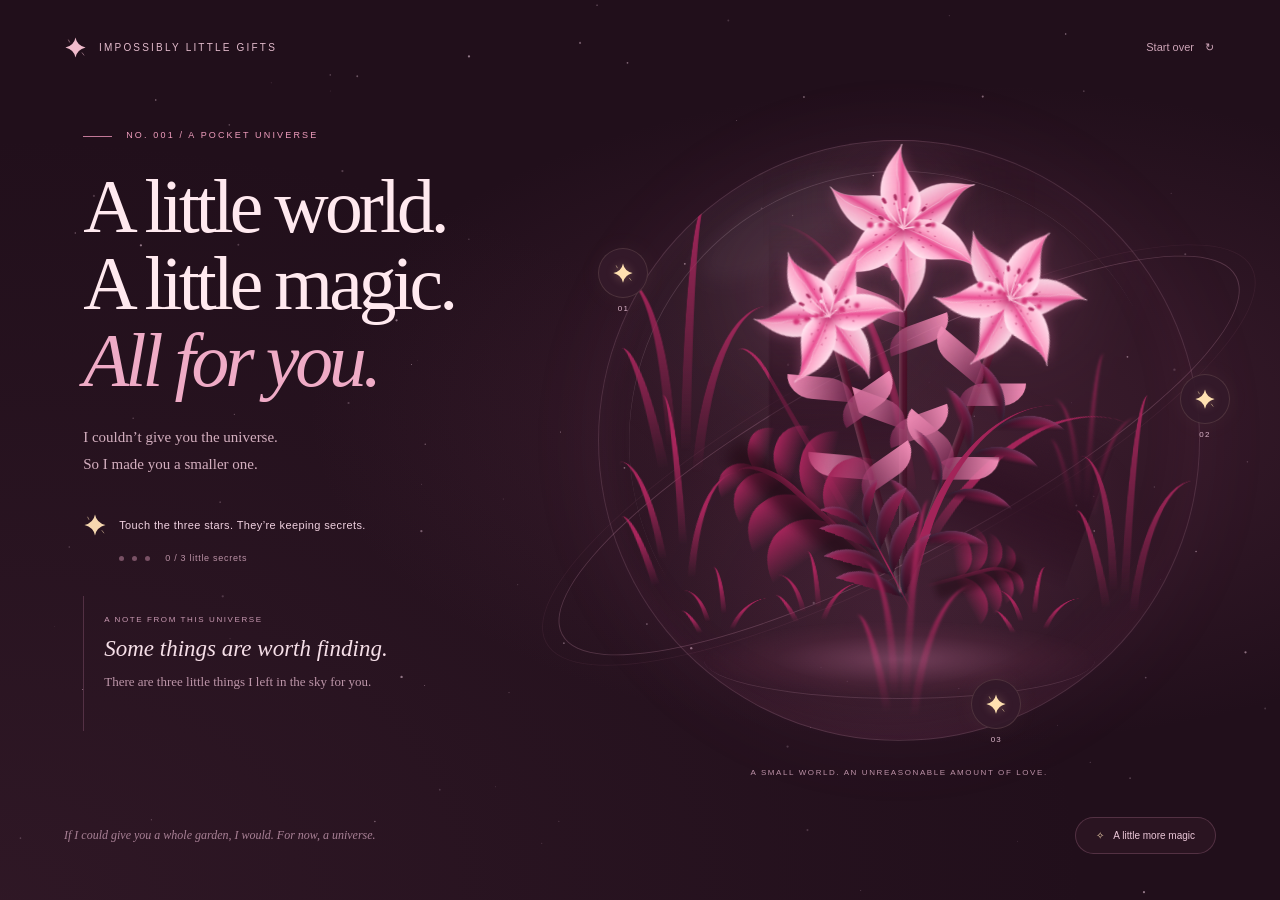
==== commit 2e75a627: "Refresh the cached universe script for the personalized reveal" ====
--- a/index.html
+++ b/index.html
@@ -343,6 +343,6 @@
   </main>
   <footer class="page-footer"><p>If I could give you a whole garden, I would. For now, a universe.</p><button type="button" class="magic-button" id="magic"><span aria-hidden="true">✧</span> A little more magic</button></footer>
   <p id="announcement" class="sr-only" role="status" aria-live="polite"></p>
-  <script src="./js/universe.js"></script>
+  <script src="./js/universe.js?v=twinsie"></script>
 </body>
 </html>
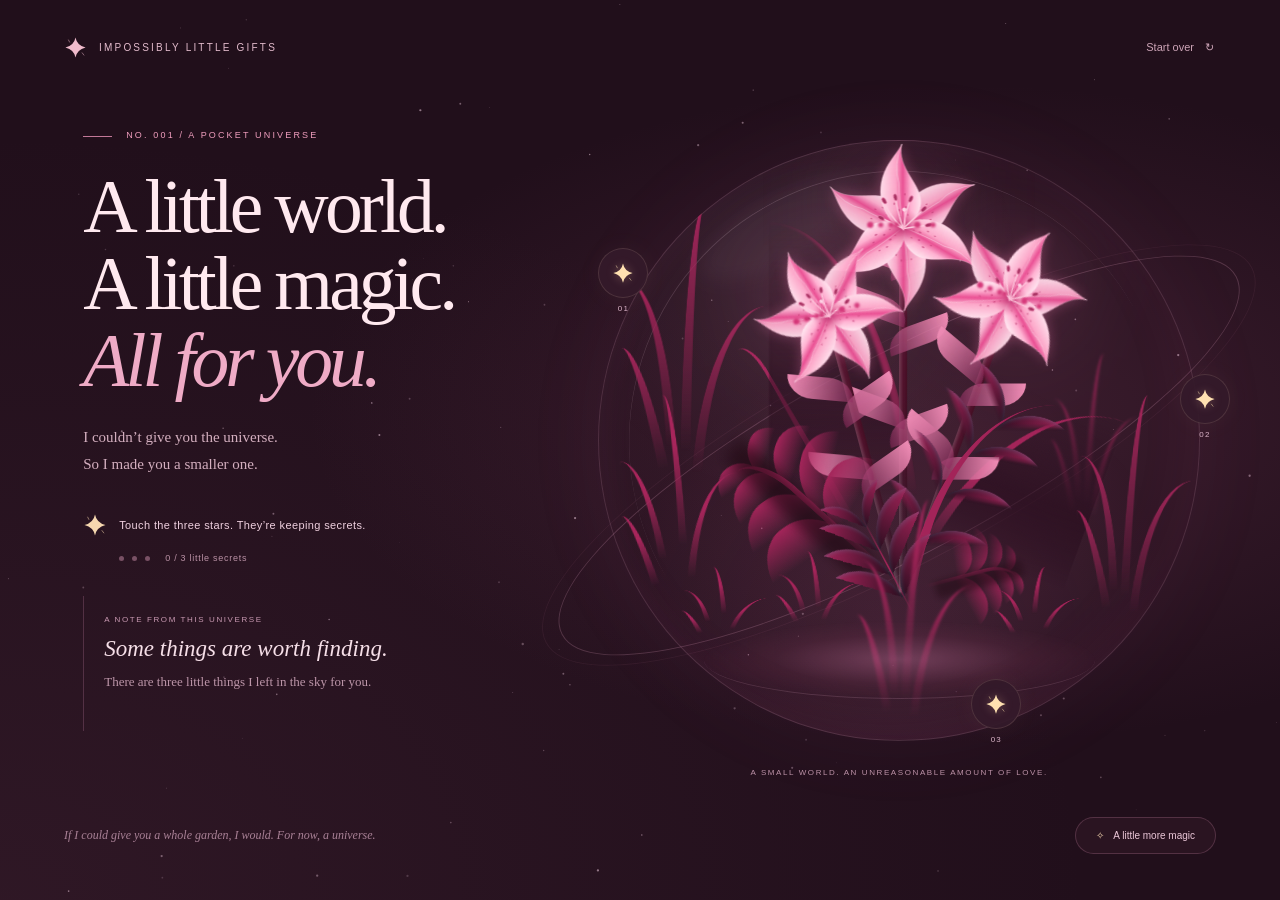
==== commit 375da634: "Add baby beside twinsie in the final reveal" ====
--- a/index.html
+++ b/index.html
@@ -343,6 +343,6 @@
   </main>
   <footer class="page-footer"><p>If I could give you a whole garden, I would. For now, a universe.</p><button type="button" class="magic-button" id="magic"><span aria-hidden="true">✧</span> A little more magic</button></footer>
   <p id="announcement" class="sr-only" role="status" aria-live="polite"></p>
-  <script src="./js/universe.js?v=twinsie"></script>
+  <script src="./js/universe.js?v=twinsie-baby"></script>
 </body>
 </html>
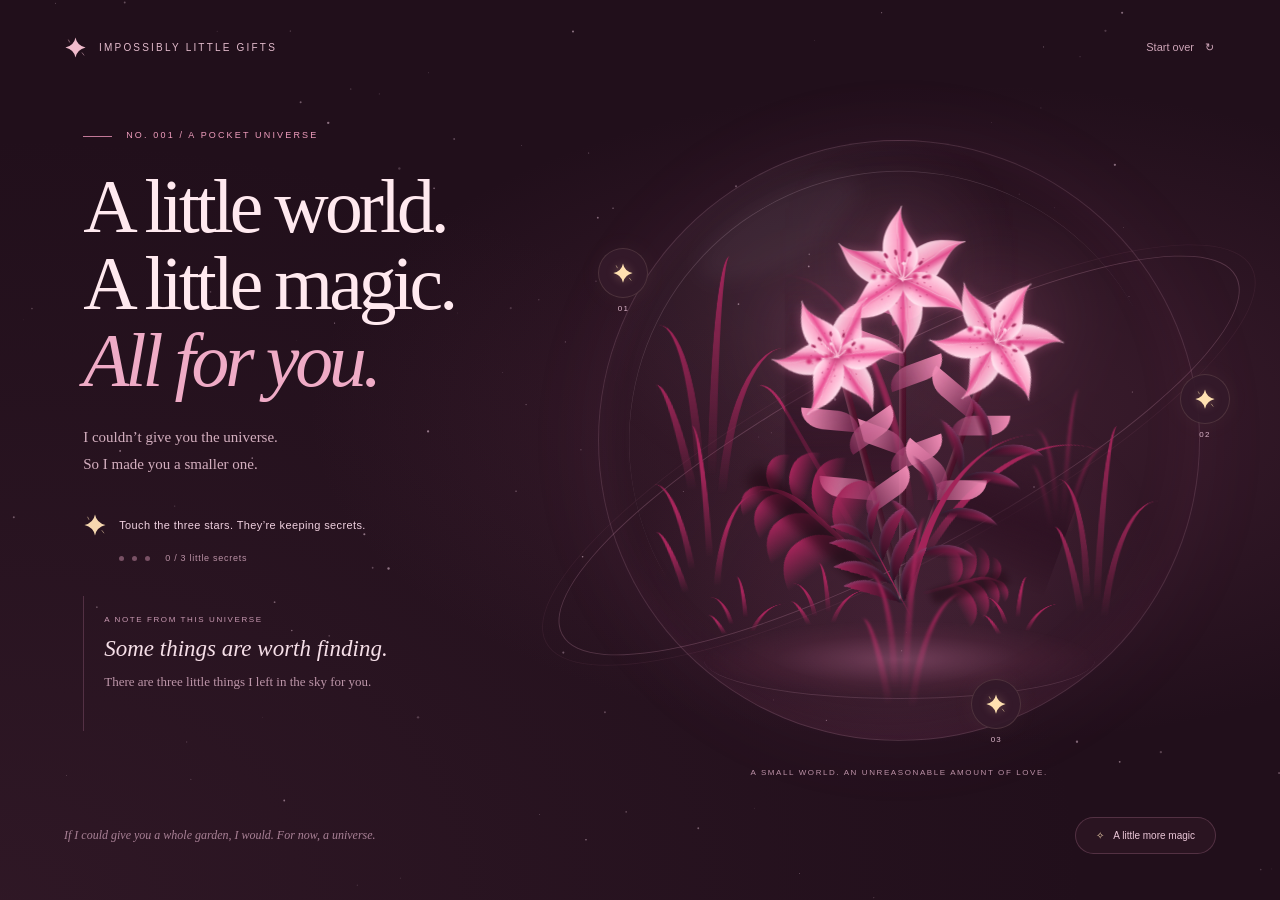
==== commit e71a5dbf: "Fit flowers to the globe and support portrait tablets and phones" ====
--- a/index.html
+++ b/index.html
@@ -8,7 +8,7 @@
   <link rel="icon" href="./img/pink-lily.svg" type="image/svg+xml">
   <link rel="stylesheet" href="./css/main.css">
   <link rel="stylesheet" href="./css/lilies.css">
-  <link rel="stylesheet" href="./css/universe.css">
+  <link rel="stylesheet" href="./css/universe.css?v=responsive-globe">
   <title>A little universe · animationsss</title>
 </head>
 <body class="container">
@@ -32,7 +32,7 @@
       </div>
     </section>
     <section class="universe" aria-label="A miniature world of three pink lilies and three hidden notes">
-      <div class="world">
+      <div class="world"><div class="garden-ruler" aria-hidden="true"></div>
         <div class="orbital-ring" aria-hidden="true"></div>
         <div class="glass" aria-hidden="true"></div>
         <div class="garden" role="img" aria-label="The original pink lilies, growing inside a little glass planet"><div class="flowers">
@@ -343,6 +343,6 @@
   </main>
   <footer class="page-footer"><p>If I could give you a whole garden, I would. For now, a universe.</p><button type="button" class="magic-button" id="magic"><span aria-hidden="true">✧</span> A little more magic</button></footer>
   <p id="announcement" class="sr-only" role="status" aria-live="polite"></p>
-  <script src="./js/universe.js?v=twinsie-baby"></script>
+  <script src="./js/universe.js?v=responsive-globe"></script>
 </body>
 </html>
--- a/css/universe.css
+++ b/css/universe.css
@@ -34,7 +34,9 @@
 .orbital-ring { position: absolute; width: 127%; height: 33%; left: -13.5%; top: 36%; border: 1px solid #d496b540; border-radius: 50%; transform: rotate(-28deg); pointer-events: none; z-index: -1; }
 .orbital-ring::before { content: ''; position: absolute; width: 105%; height: 110%; inset: -5% -2.5%; border: 1px solid #a767891b; border-radius: 50%; }
 .garden { position: absolute; inset: 0; overflow: hidden; border-radius: 50%; z-index: 1; pointer-events: none; }
-.flowers { left: 50%; bottom: 16%; transform: scale(.58); }
+.garden-ruler { position: absolute; width: 100vmin; height: 0; visibility: hidden; pointer-events: none; }
+/* Original flower geometry uses vmin; fit it to the globe, not the screen. */
+.world .flowers { left: 50%; bottom: 16%; transform: scale(var(--bouquet-scale, .35)); }
 .ground { position: absolute; width: 65%; height: 13%; left: 17.5%; bottom: 7%; border-radius: 50%; background: radial-gradient(ellipse, #d67da955, #73334f33 45%, transparent 72%); border-bottom: 1px solid #eeb8d328; filter: blur(.4px); z-index: 2; }
 .star { position: absolute; z-index: 8; width: 50px; height: 50px; padding: 12px; display: grid; place-items: center; color: #ffe1b1; border: 1px solid #e8c6ab25; border-radius: 50%; background: #341a2bed; box-shadow: 0 0 28px #ffe2b10b; cursor: pointer; transition: background .4s, box-shadow .4s, transform .4s; }
 .star svg { width: 22px; height: 22px; overflow: visible; filter: drop-shadow(0 0 5px #ffc7a54d); }
@@ -64,7 +66,6 @@
 .experience { overflow-x: clip; }
 @keyframes reveal-note { from { opacity: 0; transform: translateY(8px); } to { opacity: 1; transform: translateY(0); } }
 @keyframes draw-heart { to { stroke-dashoffset: 0; } }
-@media (min-width: 1600px) { .flowers { transform: scale(.51); } }
 @media (min-width: 701px) and (max-height: 800px) {
   .masthead { padding-top: 19px; padding-bottom: 19px; }
   .experience { min-height: calc(100svh - 147px); padding-top: 6px; padding-bottom: 25px; }
@@ -78,23 +79,21 @@
   .secret-title { font-size: 21px; }
   .secret-body { font-size: 12px; }
   .world { width: min(45vw, 64svh, 610px); }
-  .flowers { transform: scale(.53); }
   .page-footer { padding-bottom: 19px; }
 }
-@media (max-width: 700px) {
+@media (max-width: 700px), (max-width: 1100px) and (orientation: portrait) {
   .masthead { padding: 23px 23px 10px; }
   .wordmark { font-size: 8px; letter-spacing: .17em; gap: 8px; }
   .quiet-button { font-size: 10px; }
-  .experience { display: flex; flex-direction: column; min-height: auto; padding: 28px 24px 10px; gap: 0; }
+  .experience { display: flex; flex-direction: column; min-height: auto; padding: 18px 24px 10px; gap: 0; }
   .story { display: contents; }
   .eyebrow { order: 0; align-self: center; margin-bottom: 15px; font-size: 8px; }
-  .story h1 { order: 1; font-size: clamp(40px, 11vw, 62px); text-align: center; margin-bottom: 15px; }
+  .story h1 { order: 1; max-width: 590px; font-size: clamp(32px, 8.7vw, 50px); text-align: center; margin-bottom: 13px; text-wrap: balance; }
   .story h1 span { display: inline; }
   .story h1 span::after { content: ' '; }
   .intro { order: 2; text-align: center; font-size: 13px; max-width: 270px; line-height: 1.65; }
-  .universe { order: 3; margin: 43px 0 58px; }
-  .world { width: min(79vw, 390px); }
-  .flowers { bottom: 16%; transform: scale(.65); }
+  .universe { order: 3; margin: 30px 0 48px; }
+  .world { width: min(78vw, 46svh, 430px); }
   .star { width: 44px; height: 44px; padding: 10px; }
   .star--1 { left: -3%; }
   .star--2 { right: -7%; }
@@ -106,5 +105,6 @@
   .page-footer p { font-size: 11px; }
   .magic-button { font-size: 10px; }
 }
-@media (min-width: 701px) and (max-height: 660px) { .experience { padding-top: 15px; } .story h1 { font-size: 55px; } .eyebrow { margin-bottom: 15px; } .invitation { margin-top: 18px; } .secret { margin-top: 20px; min-height: 115px; } .flowers { transform: scale(.53); } }
+@media (min-width: 701px) and (max-height: 660px) and (orientation: landscape) { .experience { padding-top: 15px; } .story h1 { font-size: clamp(34px, 4.8vw, 55px); } .eyebrow { margin-bottom: 15px; } .invitation { margin-top: 18px; } .secret { margin-top: 20px; min-height: 115px; } }
+@media (min-width: 701px) and (max-height: 500px) and (orientation: landscape) { .universe { align-self: start; padding-top: 10px; } }
 @media (prefers-reduced-motion: reduce) { .secret.reveal, body.complete .heart-trace path { animation: none; } body.complete .heart-trace path { stroke-dashoffset: 0; } *, *::before, *::after { transition: none !important; } }
